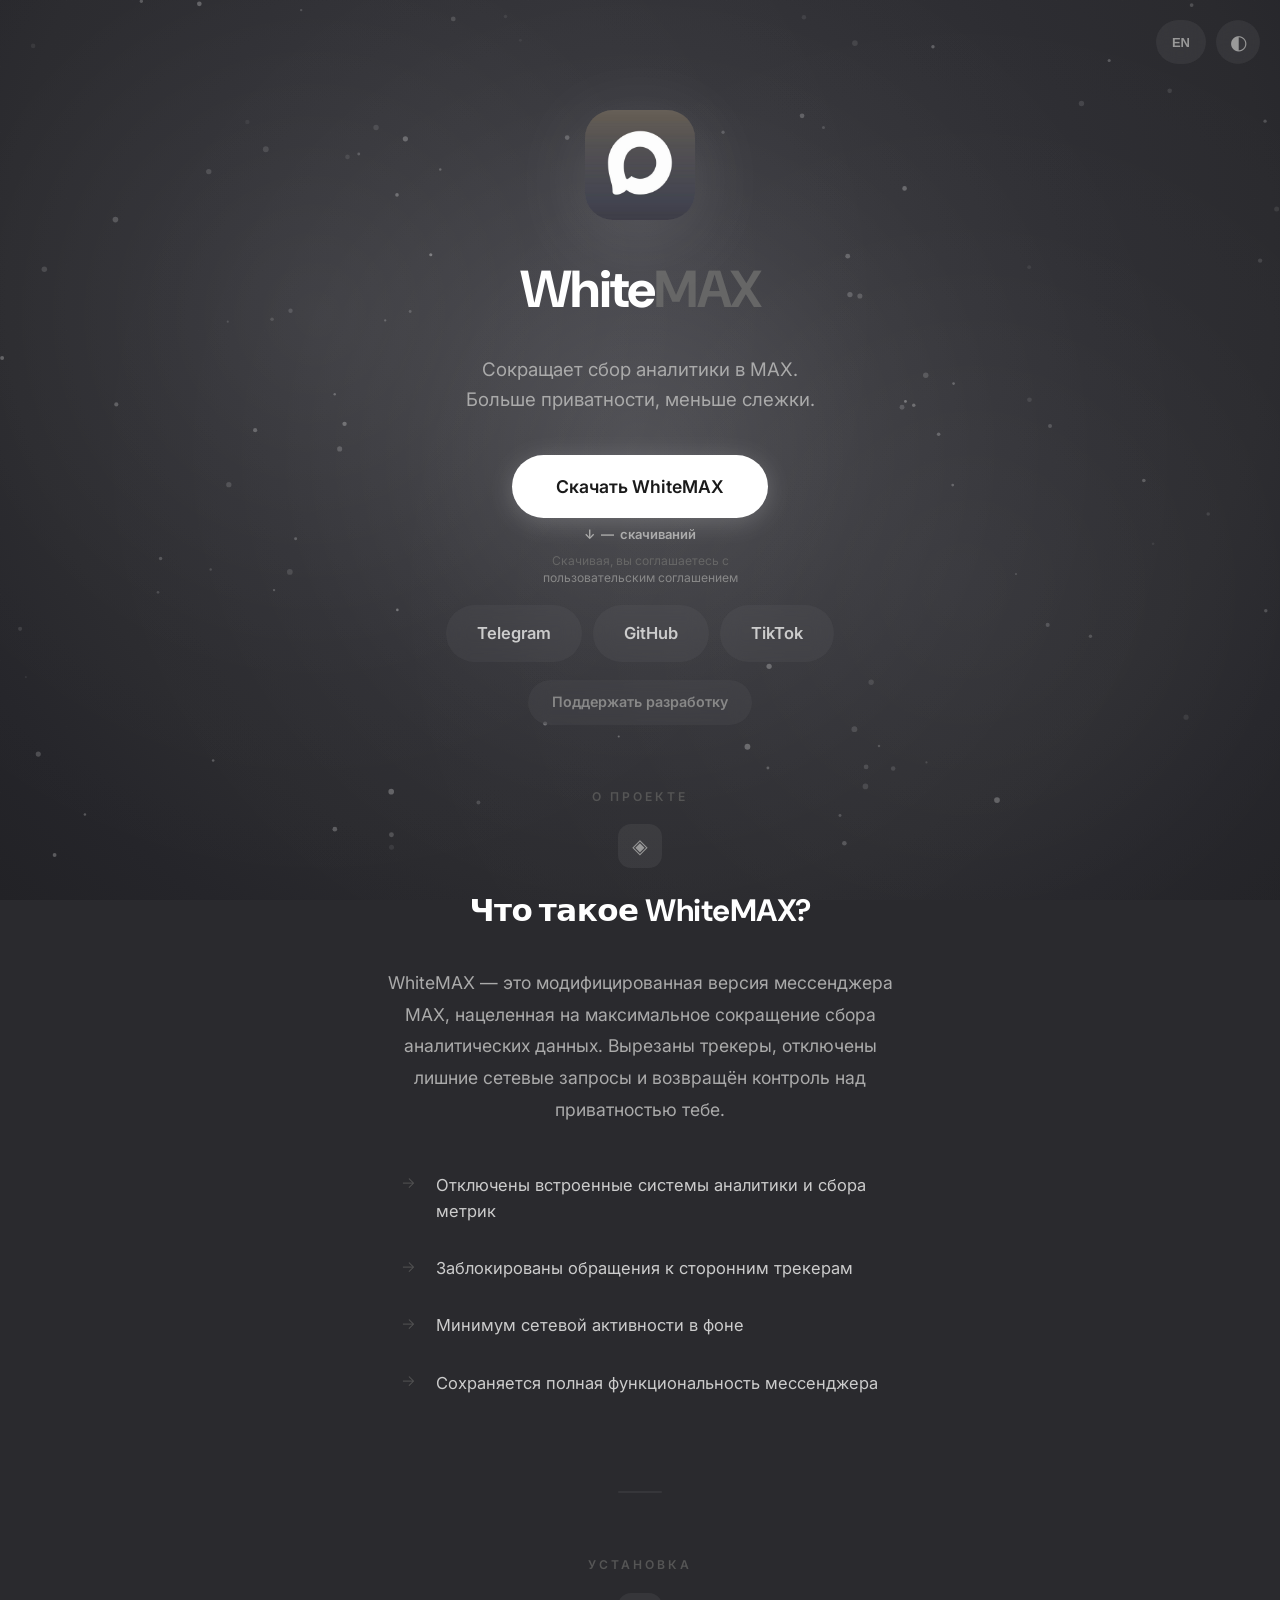
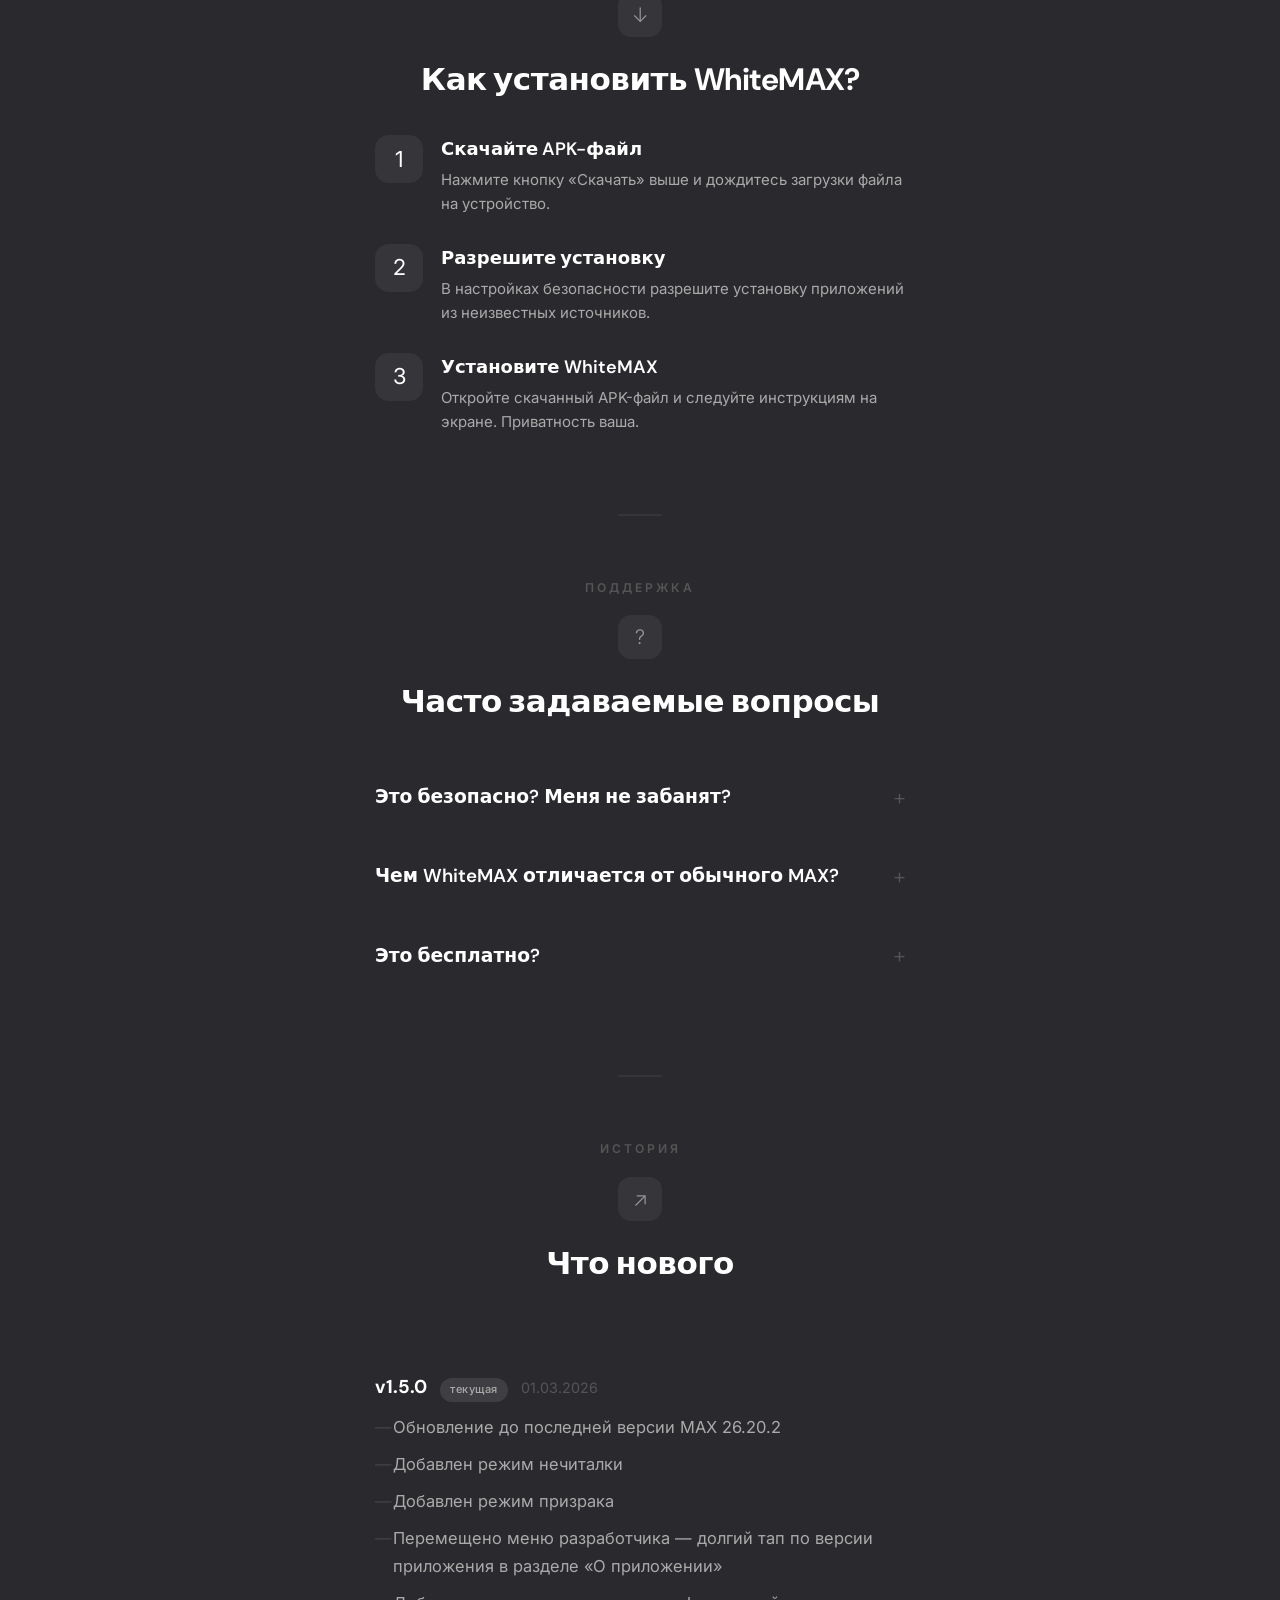
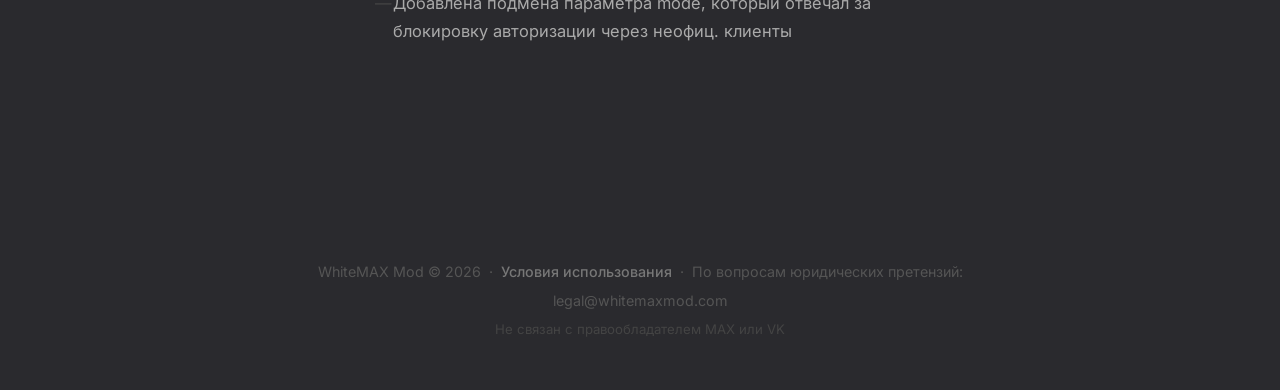
==== index.html @ ad9cee1e "Загрузил из бегета" ====
<!DOCTYPE html>
<html lang="ru">
<head>
    <meta charset="UTF-8">
    <meta name="viewport" content="width=device-width, initial-scale=1.0">
    <title>WhiteMAX — мод на MAX</title>
    <link rel="icon" type="image/png" href="images/favicon.png">
    <link rel="apple-touch-icon" href="images/favicon.png">

    <meta property="og:title" content="WhiteMAX — мод на MAX">
    <meta property="og:description" content="Сокращение сбора аналитики в MAX. Больше приватности, меньше слежки.">
    <meta property="og:image" content="images/og-image.png">
    <meta property="og:url" content="https://whitemax.app">
    <meta property="og:type" content="website">
    <meta name="twitter:card" content="summary_large_image">
    <meta name="twitter:title" content="WhiteMAX — мод на MAX">
    <meta name="twitter:description" content="Сокращение сбора аналитики в MAX. Больше приватности.">
    <meta name="twitter:image" content="images/og-image.png">

    <link rel="preconnect" href="https://fonts.googleapis.com">
    <link rel="preconnect" href="https://fonts.gstatic.com" crossorigin>
    <link href="https://fonts.googleapis.com/css2?family=DM+Sans:wght@500;600;700;800&family=Inter:wght@400;500;600;700;800&display=swap" rel="stylesheet">
    <link rel="stylesheet" href="style.css">
</head>
<body>

    <button class="lang-toggle" id="lang-toggle" aria-label="Сменить язык">EN</button>
    <button class="theme-toggle" id="theme-toggle" aria-label="Переключить тему" title="Сменить тему">◐</button>
    <button class="scroll-top-btn" id="scroll-top-btn" aria-label="Наверх" title="Наверх">↑</button>

    <div class="toast-container">
        <div class="toast" id="toast">↓ Инструкция по установке</div>
    </div>

    <div class="gradient-bg" id="gradient-bg"></div>
    <div class="grid-overlay"></div>
    <canvas id="particles-canvas"></canvas>
    <div class="particles-css" id="particles-css" aria-hidden="true"></div>

    <div class="container" id="main-content">

        <header>
            <div class="logo">
                <div class="logo-icon-wrapper">
                    <div class="logo-icon-fallback">W</div>
                    <img src="images/icon.png" alt="WhiteMAX" class="logo-icon" onerror="this.style.display='none'">
                </div>
                <h1 class="logo-text">White<span>MAX</span></h1>
            </div>
            <p class="tagline" data-ru="Сокращает сбор аналитики в MAX.<br>Больше приватности, меньше слежки." data-en="Reduces analytics collection in MAX.<br>More privacy, less tracking.">Сокращает сбор аналитики в MAX.<br>Больше приватности, меньше слежки.</p>
            <div class="actions">
                <div class="download-wrapper">
                    <a id="download-btn" href="https://github.com/WhiteMAX-Mod/whitemaxmod/releases/latest/download/whitemax.apk" class="btn btn-primary" download data-ru="Скачать WhiteMAX" data-en="Download WhiteMAX">Скачать WhiteMAX</a>
                    <div class="download-count">
                        <span>↓</span> <span id="download-count-value">...</span> <span data-ru="скачиваний" data-en="downloads">скачиваний</span>
                    </div>
                    <p class="agreement-text">
                        <span data-ru="Скачивая, вы соглашаетесь с" data-en="By downloading, you agree to the">Скачивая, вы соглашаетесь с</span> <a href="https://telegra.ph/terms-of-service-whitemax-03-01" target="_blank" rel="noopener" data-ru="пользовательским соглашением" data-en="terms of service">пользовательским соглашением</a>
                    </p>
                    <div class="download-warning" id="download-warning">
                        <span data-ru="Продолжая установку, вы принимаете на себя все риски." data-en="By continuing the installation, you accept all risks.">Продолжая установку, вы принимаете на себя все риски.</span><br><span data-ru="В редких случаях модификация может привести к блокировке аккаунта." data-en="In rare cases, modification may lead to account suspension.">В редких случаях модификация может привести к блокировке аккаунта.</span>
                    </div>
                </div>
                <div class="actions-row">
                    <a href="https://t.me/whitemaxmod" class="btn" target="_blank" rel="noopener">Telegram</a>
                    <a href="https://github.com/WhiteMAX-Mod/whitemaxmod" class="btn" target="_blank" rel="noopener">GitHub</a>
                    <a href="https://www.tiktok.com/@whitemaxmod" class="btn" target="_blank" rel="noopener">TikTok</a>
                </div>
                <a href="https://www.donationalerts.com/r/9ka" class="btn btn-support" target="_blank" rel="noopener" data-ru="Поддержать разработку" data-en="Support development">Поддержать разработку</a>
            </div>
        </header>

        <section id="about-section">
            <p class="section-label" data-ru="О проекте" data-en="About">О проекте</p>
            <div class="section-icon">◈</div>
            <h2 class="section-title" data-ru="Что такое WhiteMAX?" data-en="What is WhiteMAX?">Что такое WhiteMAX?</h2>
            <div id="about-content"></div>
        </section>

        <div class="divider"></div>

        <section id="install-section">
            <p class="section-label" data-ru="Установка" data-en="Installation">Установка</p>
            <div class="section-icon">↓</div>
            <h2 class="section-title" data-ru="Как установить WhiteMAX?" data-en="How to install WhiteMAX?">Как установить WhiteMAX?</h2>
            <div class="install-steps">
                <div class="install-step">
                    <div class="install-step-icon">1</div>
                    <div>
                        <h4 data-ru="Скачайте APK-файл" data-en="Download the APK">Скачайте APK-файл</h4>
                        <p data-ru="Нажмите кнопку «Скачать» выше и дождитесь загрузки файла на устройство." data-en="Tap the «Download» button above and wait for the file to finish downloading.">Нажмите кнопку «Скачать» выше и дождитесь загрузки файла на устройство.</p>
                    </div>
                </div>
                <div class="install-step">
                    <div class="install-step-icon">2</div>
                    <div>
                        <h4 data-ru="Разрешите установку" data-en="Allow installation">Разрешите установку</h4>
                        <p data-ru="В настройках безопасности разрешите установку приложений из неизвестных источников." data-en="In your security settings, allow installation from unknown sources.">В настройках безопасности разрешите установку приложений из неизвестных источников.</p>
                    </div>
                </div>
                <div class="install-step">
                    <div class="install-step-icon">3</div>
                    <div>
                        <h4 data-ru="Установите WhiteMAX" data-en="Install WhiteMAX">Установите WhiteMAX</h4>
                        <p data-ru="Откройте скачанный APK-файл и следуйте инструкциям на экране. Приватность ваша." data-en="Open the downloaded APK file and follow the on-screen instructions. Privacy is yours.">Откройте скачанный APK-файл и следуйте инструкциям на экране. Приватность ваша.</p>
                    </div>
                </div>
            </div>
        </section>

        <div class="divider"></div>

        <section id="faq-section">
            <p class="section-label" data-ru="Поддержка" data-en="Support">Поддержка</p>
            <div class="section-icon">?</div>
            <h2 class="section-title" data-ru="Часто задаваемые вопросы" data-en="Frequently Asked Questions">Часто задаваемые вопросы</h2>
            <div id="faq-content"></div>
        </section>

        <div class="divider"></div>

        <section id="changelog-section">
            <p class="section-label" id="changelog-label">История</p>
            <div class="section-icon">↗</div>
            <h2 class="section-title" id="changelog-title">Что нового</h2>
            <div id="changelog-content" class="loader"><div class="loader-spin"></div></div>
        </section>

        <footer>
            <p>
                WhiteMAX Mod &copy; 2026 &nbsp;&middot;&nbsp;
                <a href="https://telegra.ph/terms-of-service-whitemax-03-01" target="_blank" rel="noopener" data-ru="Условия использования" data-en="Terms of Service">Условия использования</a>
                &nbsp;&middot;&nbsp;
                <span data-ru="По вопросам юридических претензий: legal@whitemaxmod.com" data-en="For legal claims: legal@whitemaxmod.com">По вопросам юридических претензий: legal@whitemaxmod.com</span>
            </p>
            <p class="disclaimer" data-ru="Не связан с правообладателем MAX или VK" data-en="Not affiliated with MAX or VK">Не связан с правообладателем MAX или VK</p>
        </footer>

    </div>

    <script src="script.js"></script>
</body>
</html>
---- style.css ----
*{margin:0;padding:0;box-sizing:border-box}html{scroll-behavior:smooth}
body{
    font-family:'Inter',system-ui,-apple-system,sans-serif;
    color:#fff;line-height:1.6;-webkit-font-smoothing:antialiased;
    min-height:100vh;background:#2a2a2e;text-align:center;
    overflow-x:hidden;position:relative;
    font-size:17.6px;
    scrollbar-width:thin;scrollbar-color:rgba(255,255,255,.15) transparent;
    transition:background .8s cubic-bezier(.4,0,.2,1),color .8s cubic-bezier(.4,0,.2,1);
}

/* Заголовки */
.logo-text,.section-title,.faq-question,.changelog-version,.install-step h4,.page-404 h2,.page-404 .code{
    font-family:'DM Sans',system-ui,-apple-system,sans-serif;
}

/* ===== СВЕТЛАЯ ТЕМА ===== */
body.light{
    background:#f2f2f5;color:#1a1a1a;
    scrollbar-color:rgba(0,0,0,.15) transparent;
}
body.light .gradient-bg{
    background:radial-gradient(ellipse at 50% 30%,#d8d8e0 0%,#dddde4 25%,#e2e2e8 50%,#e8e8ec 70%,#eeeef2 85%,#f2f2f5 100%);
}
body.light .gradient-bg::after{
    background:radial-gradient(600px circle at 25% 35%,rgba(0,0,0,.05) 0%,rgba(0,0,0,.025) 30%,rgba(0,0,0,.008) 60%,transparent 100%),
               radial-gradient(600px circle at 75% 65%,rgba(0,0,0,.035) 0%,rgba(0,0,0,.018) 30%,rgba(0,0,0,.006) 60%,transparent 100%);
}
body.light .grid-overlay{
    background-image:linear-gradient(rgba(0,0,0,.05) 1px,transparent 1px),linear-gradient(90deg,rgba(0,0,0,.05) 1px,transparent 1px);
    opacity:.25;
}
body.light .particle-dot{background:#000}
body.light .loader-spin{border-color:rgba(0,0,0,.1);border-top-color:#1a1a1a}
body.light .logo-text{color:#1a1a1a}
body.light .logo-text span{color:#777}
body.light .logo-icon-fallback{background:rgba(0,0,0,.05);color:#1a1a1a;border:1px solid rgba(0,0,0,.12)}
body.light .tagline,.light .description-text,.light .faq-answer,.light .changelog-changes li,.light .install-step p{color:#555}
body.light .section-label{color:#888}
body.light .section-title,.light .faq-question,.light .changelog-version,.light .install-step h4{color:#1a1a1a}
body.light .feature-list li{color:#444}
body.light .changelog-date{color:#999}
body.light .changelog-changes li::before{color:#aaa}
body.light .install-step-icon{background:rgba(0,0,0,.05);color:#1a1a1a}
body.light .toast{background:#f0f0f3;color:#1a1a1a;box-shadow:0 8px 30px rgba(0,0,0,.15)}
body.light .btn{background:rgba(0,0,0,.05);color:#555}
body.light .btn:hover{background:rgba(0,0,0,.1);color:#1a1a1a;box-shadow:0 4px 16px rgba(0,0,0,.08)}
body.light .btn-primary{background:#1a1a1a;color:#fff;box-shadow:0 4px 26px rgba(0,0,0,.2)}
body.light .btn-primary:hover{background:#333;box-shadow:0 8px 38px rgba(0,0,0,.3)}
body.light .btn-support{color:#888}
body.light .btn-support:hover{color:#555}
body.light .agreement-text,.light .agreement-text a{color:#999}
body.light .agreement-text a:hover{color:#555}
body.light .download-warning{color:#7a6a30}
body.light .section-icon{background:rgba(0,0,0,.05);color:#888}
body.light .divider{background:rgba(0,0,0,.08)}
body.light footer,.light footer a{color:#999}
body.light footer a:hover{color:#1a1a1a}
body.light footer .disclaimer{color:#aaa}
body.light .faq-question::after,.light .feature-list li::before{color:#aaa}
body.light .scroll-top-btn{background:rgba(0,0,0,.06);color:#666}
body.light .scroll-top-btn:hover{background:rgba(0,0,0,.12);color:#1a1a1a}
body.light .theme-toggle{background:rgba(0,0,0,.06);color:#666}
body.light .theme-toggle:hover{background:rgba(0,0,0,.12);color:#1a1a1a}
body.light .page-404 h2{color:#1a1a1a}
body.light .page-404 p{color:#888}
body.light .lang-toggle{background:rgba(0,0,0,.06);color:#666}
body.light .lang-toggle:hover{background:rgba(0,0,0,.12);color:#1a1a1a}

/* Плавные переходы */
.gradient-bg,.gradient-bg::after,.grid-overlay,.particle-dot,
.logo-text,.logo-text span,.logo-icon-fallback,.tagline,
.btn,.btn-primary,.btn-support,.agreement-text,.agreement-text a,.download-warning,
.section-label,.section-title,.section-icon,.description-text,
.feature-list li,.feature-list li::before,.faq-question,.faq-question::after,
.faq-answer,.changelog-version,.changelog-date,.changelog-changes li,.changelog-changes li::before,
.divider,.loader-spin,footer,footer a,footer .disclaimer,
.scroll-top-btn,.theme-toggle,.lang-toggle,.install-step h4,.install-step p,.install-step-icon,.toast{
    transition:all .8s cubic-bezier(.4,0,.2,1);
}

/* Скроллбар */
::-webkit-scrollbar{width:6px}
::-webkit-scrollbar-track{background:transparent}
::-webkit-scrollbar-thumb{background:rgba(255,255,255,.12);border-radius:3px;transition:background .3s ease}
::-webkit-scrollbar-thumb:hover{background:rgba(255,255,255,.25)}

/* Фон */
.gradient-bg,.grid-overlay,#particles-canvas,.particles-css{position:fixed;inset:0;z-index:0;pointer-events:none}
.gradient-bg{
    background:radial-gradient(ellipse at 50% 30%,#3a3a40 0%,#333338 25%,#2d2d32 50%,#2a2a2e 70%,#25252a 85%,#222226 100%);
}
.gradient-bg::after{
    content:'';position:absolute;inset:0;
    background:radial-gradient(600px circle at 25% 35%,rgba(255,255,255,.07) 0%,rgba(255,255,255,.04) 30%,rgba(255,255,255,.01) 60%,transparent 100%),
               radial-gradient(600px circle at 75% 65%,rgba(255,255,255,.05) 0%,rgba(255,255,255,.03) 30%,rgba(255,255,255,.01) 60%,transparent 100%);
    animation:floatGlow 10s ease-in-out infinite;
}
@keyframes floatGlow{0%,100%{opacity:.4}50%{opacity:1}}
.grid-overlay{
    opacity:.2;
    background-image:linear-gradient(rgba(255,255,255,.03) 1px,transparent 1px),linear-gradient(90deg,rgba(255,255,255,.03) 1px,transparent 1px);
    background-size:66px 66px;
}

/* CSS-частицы */
.particles-css{display:none}
.particle-dot{position:absolute;border-radius:50%;background:#fff;opacity:0;animation:floatUp var(--dur,8s) var(--delay,0s) infinite ease-in}
@keyframes floatUp{0%{opacity:0;transform:translateY(0) translateX(0)}10%{opacity:var(--op,.15)}90%{opacity:var(--op,.15)}100%{opacity:0;transform:translateY(-100vh) translateX(var(--drift,20px))}}

/* Тост */
.toast-container{position:fixed;bottom:30px;left:50%;transform:translateX(-50%);z-index:200;pointer-events:none}
.toast{
    background:rgba(255,255,255,.95);color:#1a1a1a;
    padding:14px 24px;border-radius:50px;
    font-size:14px;font-weight:500;
    box-shadow:0 8px 30px rgba(0,0,0,.4);
    cursor:pointer;pointer-events:auto;
    opacity:0;transform:translateY(20px);
    transition:all .35s cubic-bezier(.4,0,.2,1);
    white-space:nowrap;
}
.toast.visible{opacity:1;transform:translateY(0)}
.toast:hover{background:#fff}

/* Управление */
.lang-toggle{
    position:fixed;top:20px;right:74px;z-index:100;
    height:44px;padding:0 16px;border-radius:50px;
    background:rgba(255,255,255,.06);color:#999;
    border:none;cursor:pointer;font-size:13px;font-weight:600;
    display:flex;align-items:center;gap:6px;
    backdrop-filter:blur(10px);-webkit-backdrop-filter:blur(10px);
}
.lang-toggle:hover{background:rgba(255,255,255,.12);color:#fff}
.theme-toggle{
    position:fixed;top:20px;right:20px;z-index:100;
    width:44px;height:44px;border-radius:50%;
    background:rgba(255,255,255,.06);color:#999;
    border:none;cursor:pointer;font-size:20px;
    display:flex;align-items:center;justify-content:center;
    backdrop-filter:blur(10px);-webkit-backdrop-filter:blur(10px);
}
.theme-toggle:hover{background:rgba(255,255,255,.12);color:#fff}
.scroll-top-btn{
    position:fixed;bottom:30px;right:30px;z-index:100;
    width:44px;height:44px;border-radius:50%;
    background:rgba(255,255,255,.06);color:#999;
    border:none;cursor:pointer;font-size:20px;
    display:flex;align-items:center;justify-content:center;
    backdrop-filter:blur(10px);-webkit-backdrop-filter:blur(10px);
    opacity:0;transform:translateY(20px);pointer-events:none;
    transition:all .3s ease,opacity .3s ease,transform .3s ease;
}
.scroll-top-btn.visible{opacity:1;transform:translateY(0);pointer-events:auto}
.scroll-top-btn:hover{background:rgba(255,255,255,.12);color:#fff}

/* Контейнер */
.container{position:relative;z-index:1;max-width:770px;margin:0 auto;padding:0 28px}
header{padding:110px 0 62px}
.logo{display:flex;flex-direction:column;align-items:center;gap:28px;margin-bottom:24px}
.logo-icon-wrapper{position:relative;width:110px;height:110px;margin:0 auto;filter:drop-shadow(0 16px 40px rgba(255,255,255,.12))}
body.light .logo-icon-wrapper{filter:drop-shadow(0 16px 40px rgba(0,0,0,.08))}
.logo-icon-fallback,.logo-icon{position:absolute;inset:0;width:110px;height:110px;border-radius:28px}
.logo-icon-fallback{background:rgba(255,255,255,.06);display:flex;align-items:center;justify-content:center;font-size:52px;font-weight:700;color:#fff;z-index:0;backdrop-filter:blur(10px);-webkit-backdrop-filter:blur(10px)}
.logo-icon{z-index:1;object-fit:contain}
.logo-text{font-size:52px;font-weight:800;letter-spacing:-1.5px;color:#fff}
.logo-text span{color:#666;font-weight:700}
.tagline{color:#aaa;font-size:18.7px;margin:0 auto;max-width:440px}

/* Кнопки */
.actions{display:flex;flex-direction:column;align-items:center;gap:18px;margin-top:40px}
.actions-row{display:flex;flex-wrap:wrap;gap:11px;justify-content:center}
.download-wrapper{display:flex;flex-direction:column;align-items:center;width:100%}
.download-count{font-size:13px;color:#888;margin-top:6px;display:flex;align-items:center;gap:6px;justify-content:center}
.download-count span{color:#aaa;font-weight:600}
.btn{
    display:inline-flex;align-items:center;justify-content:center;gap:9px;
    padding:15.4px 31px;border-radius:50px;font-size:16.5px;font-weight:600;
    text-decoration:none;transition:all .8s cubic-bezier(.4,0,.2,1);cursor:pointer;border:none;font-family:inherit;
    background:rgba(255,255,255,.04);color:#ccc;
    backdrop-filter:blur(10px);-webkit-backdrop-filter:blur(10px);
}
.btn:hover{background:rgba(255,255,255,.1);color:#fff;transform:translateY(-2px);box-shadow:0 4px 16px rgba(255,255,255,.06)}
.btn-primary{background:#fff;color:#1a1a1a;box-shadow:0 4px 26px rgba(255,255,255,.2);padding:17.6px 44px;font-size:17.6px;white-space:nowrap}
.btn-primary:hover{background:#f0f0f0;color:#1a1a1a;box-shadow:0 8px 38px rgba(255,255,255,.35);transform:translateY(-3px)}
.btn-support{color:#888;font-size:14.3px;padding:11px 24px}
.btn-support:hover{color:#aaa;transform:translateY(-1px)}
.agreement-text{color:#666;font-size:12.1px;margin-top:8px;line-height:1.4;max-width:340px;text-wrap:balance}
.agreement-text a{color:#888;text-decoration:none}
.agreement-text a:hover{color:#bbb}
.download-warning{
    color:#b0a080;font-size:14.3px;line-height:1.6;text-align:center;max-width:440px;
    max-height:0;overflow:hidden;opacity:0;margin-top:0;
    transition:all .5s cubic-bezier(.4,0,.2,1);
}
.download-warning.visible{max-height:200px;opacity:1;margin-top:14px}

/* Секции */
section{margin-bottom:80px}
.section-label{font-size:12.1px;font-weight:600;text-transform:uppercase;letter-spacing:3px;color:#555;margin-bottom:18px}
.section-title{font-size:31px;font-weight:700;margin-bottom:31px;color:#fff;letter-spacing:-.5px}
.section-icon{display:inline-block;width:44px;height:44px;margin-bottom:18px;background:rgba(255,255,255,.06);border-radius:13px;line-height:44px;font-size:20px;font-weight:300;color:#999}
.description-text{color:#aaa;font-size:17.6px;margin:0 auto 31px;line-height:1.8;max-width:530px}
.feature-list{list-style:none;display:grid;gap:0;max-width:485px;margin:0 auto;text-align:left}
.feature-list li{display:flex;align-items:flex-start;gap:16px;font-size:16.5px;color:#ccc;padding:15.4px 0}
.feature-list li::before{content:"→";display:flex;align-items:center;justify-content:center;min-width:22px;height:22px;color:#555;font-weight:300;font-size:15.4px;flex-shrink:0;margin-top:1px}
.faq-list,.changelog-list{display:grid;gap:0;max-width:530px;margin:0 auto;text-align:left}
.changelog-list{gap:31px}.faq-item{padding:22px 0}

/* Инструкция */
.install-steps{display:grid;gap:28px;max-width:530px;margin:0 auto;text-align:left}
.install-step{display:flex;gap:18px;align-items:flex-start}
.install-step-icon{
    width:48px;height:48px;border-radius:14px;
    background:rgba(255,255,255,.06);color:#fff;
    display:flex;align-items:center;justify-content:center;
    font-size:22px;flex-shrink:0;
}
.install-step h4{font-size:18px;font-weight:600;color:#fff;margin-bottom:4px}
.install-step p{font-size:15px;color:#aaa;line-height:1.6}

/* FAQ */
.faq-answer{color:#aaa;font-size:16.5px;margin-top:0;line-height:1.8;max-height:0;overflow:hidden;opacity:0;transition:all .4s cubic-bezier(.4,0,.2,1)}
.faq-item.open .faq-answer{max-height:500px;opacity:1;margin-top:13px}
.faq-question{font-weight:600;font-size:18.7px;cursor:pointer;display:flex;justify-content:space-between;align-items:center;user-select:none;gap:18px;color:#fff}
.faq-question:hover{color:#ccc}
.faq-question::after{content:"+";font-size:22px;color:#555;flex-shrink:0;transition:all .35s ease;font-weight:300}
.faq-item.open .faq-question::after{content:"−";transform:rotate(180deg);color:#fff}

/* Чейнджлог */
.changelog-header{margin-bottom:11px;display:flex;align-items:baseline;gap:13px}
.changelog-version{font-weight:700;font-size:18.7px;color:#fff}
.current-badge{display:inline-block;background:rgba(255,255,255,.1);color:#aaa;padding:3px 10px;border-radius:12px;font-size:11px;font-weight:500;letter-spacing:.5px}
body.light .current-badge{background:rgba(0,0,0,.06);color:#888}
.changelog-date{font-size:14.3px;color:#555}
.changelog-changes{list-style:none;display:grid;gap:9px}
.changelog-changes li{font-size:16.5px;color:#aaa;padding-left:18px;position:relative;line-height:1.7}
.changelog-changes li::before{content:"—";position:absolute;left:0;color:#444}
.divider{width:44px;height:2px;background:rgba(255,255,255,.06);border-radius:1px;margin:0 auto 62px}
.loader{padding:53px;color:#aaa}
.loader-spin{display:inline-block;width:26px;height:26px;border:2px solid rgba(255,255,255,.1);border-top-color:#fff;border-radius:50%;animation:spin .7s linear infinite}
@keyframes spin{to{transform:rotate(360deg)}}

/* 404 */
.page-404{display:flex;flex-direction:column;align-items:center;justify-content:center;min-height:80vh;text-align:center;padding:40px 20px}
.page-404 .code{font-size:120px;font-weight:800;letter-spacing:-4px;color:rgba(255,255,255,.1);line-height:1}
body.light .page-404 .code{color:rgba(0,0,0,.08)}
.page-404 h2{font-size:28px;margin:16px 0 8px;color:#fff}
.page-404 p{color:#888;margin-bottom:24px}

/* Подвал */
footer{padding:80px 0 48px;color:#555;font-size:14.3px;line-height:2}
footer a{color:#777;text-decoration:none;font-weight:500}
footer a:hover{color:#fff}
footer .disclaimer{color:#444;font-size:13.2px}

/* ===== АДАПТИВ ===== */
@media(max-width:600px){
    body{font-size:16px}
    .container{max-width:100%;padding:0 20px}
    header{padding:72px 0 44px}
    .logo{gap:18px;margin-bottom:18px}
    .logo-icon,.logo-icon-fallback,.logo-icon-wrapper{width:72px;height:72px;border-radius:22px}
    .logo-icon-fallback{font-size:34px}
    .logo-text{font-size:34px}
    .tagline{font-size:15px;max-width:300px}
    .actions{margin-top:32px;gap:14px}
    .actions-row{gap:8px}
    .btn{padding:13px 24px;font-size:15px}
    .btn-primary{padding:16px 36px;font-size:17px}
    .btn-support{font-size:13px;padding:10px 20px}
    .agreement-text{max-width:280px;font-size:11px;margin-top:6px}
    .download-warning{max-width:300px;font-size:12px;line-height:1.5}
    .download-warning.visible{max-height:200px}
    section{margin-bottom:56px}
    .section-title{font-size:26px;margin-bottom:24px}
    .section-label{margin-bottom:14px}
    .section-icon{width:38px;height:38px;margin-bottom:14px;font-size:18px;line-height:38px}
    .description-text{font-size:15px;max-width:100%;margin-bottom:24px}
    .feature-list,.faq-list,.changelog-list{max-width:100%}
    .feature-list li{font-size:14px;padding:12px 0;gap:12px}
    .feature-list li::before{min-width:20px;height:20px;font-size:13px}
    .faq-item{padding:18px 0}
    .faq-question{font-size:16px;gap:12px}
    .faq-question::after{font-size:20px}
    .faq-answer{font-size:14px}
    .faq-item.open .faq-answer{margin-top:10px}
    .changelog-list{gap:24px}
    .changelog-version{font-size:16px}
    .changelog-date{font-size:12px}
    .changelog-changes li{font-size:14px}
    .install-steps{gap:20px}
    .install-step h4{font-size:16px}
    .install-step p{font-size:13px}
    .install-step-icon{width:40px;height:40px;font-size:18px}
    .divider{margin-bottom:48px}
    footer{padding:56px 0 36px;font-size:13px}
    footer .disclaimer{font-size:11px}
    .lang-toggle{top:14px;right:60px;height:38px;font-size:11px;padding:0 12px}
    .theme-toggle{top:14px;right:14px;width:38px;height:38px;font-size:18px}
    .scroll-top-btn{bottom:20px;right:20px;width:38px;height:38px;font-size:18px}
    .page-404 .code{font-size:80px}
    .toast{font-size:13px;padding:12px 20px}
    .toast-container{bottom:20px}
}
@media(max-width:380px){
    header{padding:60px 0 36px}
    .logo-icon,.logo-icon-fallback,.logo-icon-wrapper{width:64px;height:64px;border-radius:18px}
    .logo-icon-fallback{font-size:30px}
    .logo-text{font-size:30px}
    .tagline{font-size:14px;max-width:260px}
    .btn{padding:11px 20px;font-size:14px}
    .btn-primary{padding:14px 30px;font-size:16px}
    .actions-row{gap:6px}
    .agreement-text{max-width:240px;font-size:10px}
    .download-warning{max-width:260px;font-size:11px}
    .section-title{font-size:24px}
    section{margin-bottom:44px}
    .faq-question{font-size:15px}
}
@media(hover:none) and (pointer:coarse){
    .btn{min-height:48px;padding-left:28px;padding-right:28px}
    .btn-primary{min-height:52px;padding-left:36px;padding-right:36px}
    .faq-question{min-height:48px}
    footer a{padding:4px 0;display:inline-block}
    .gradient-bg::before{display:none!important}
    #particles-canvas{display:none}
    .particles-css{display:block}
}
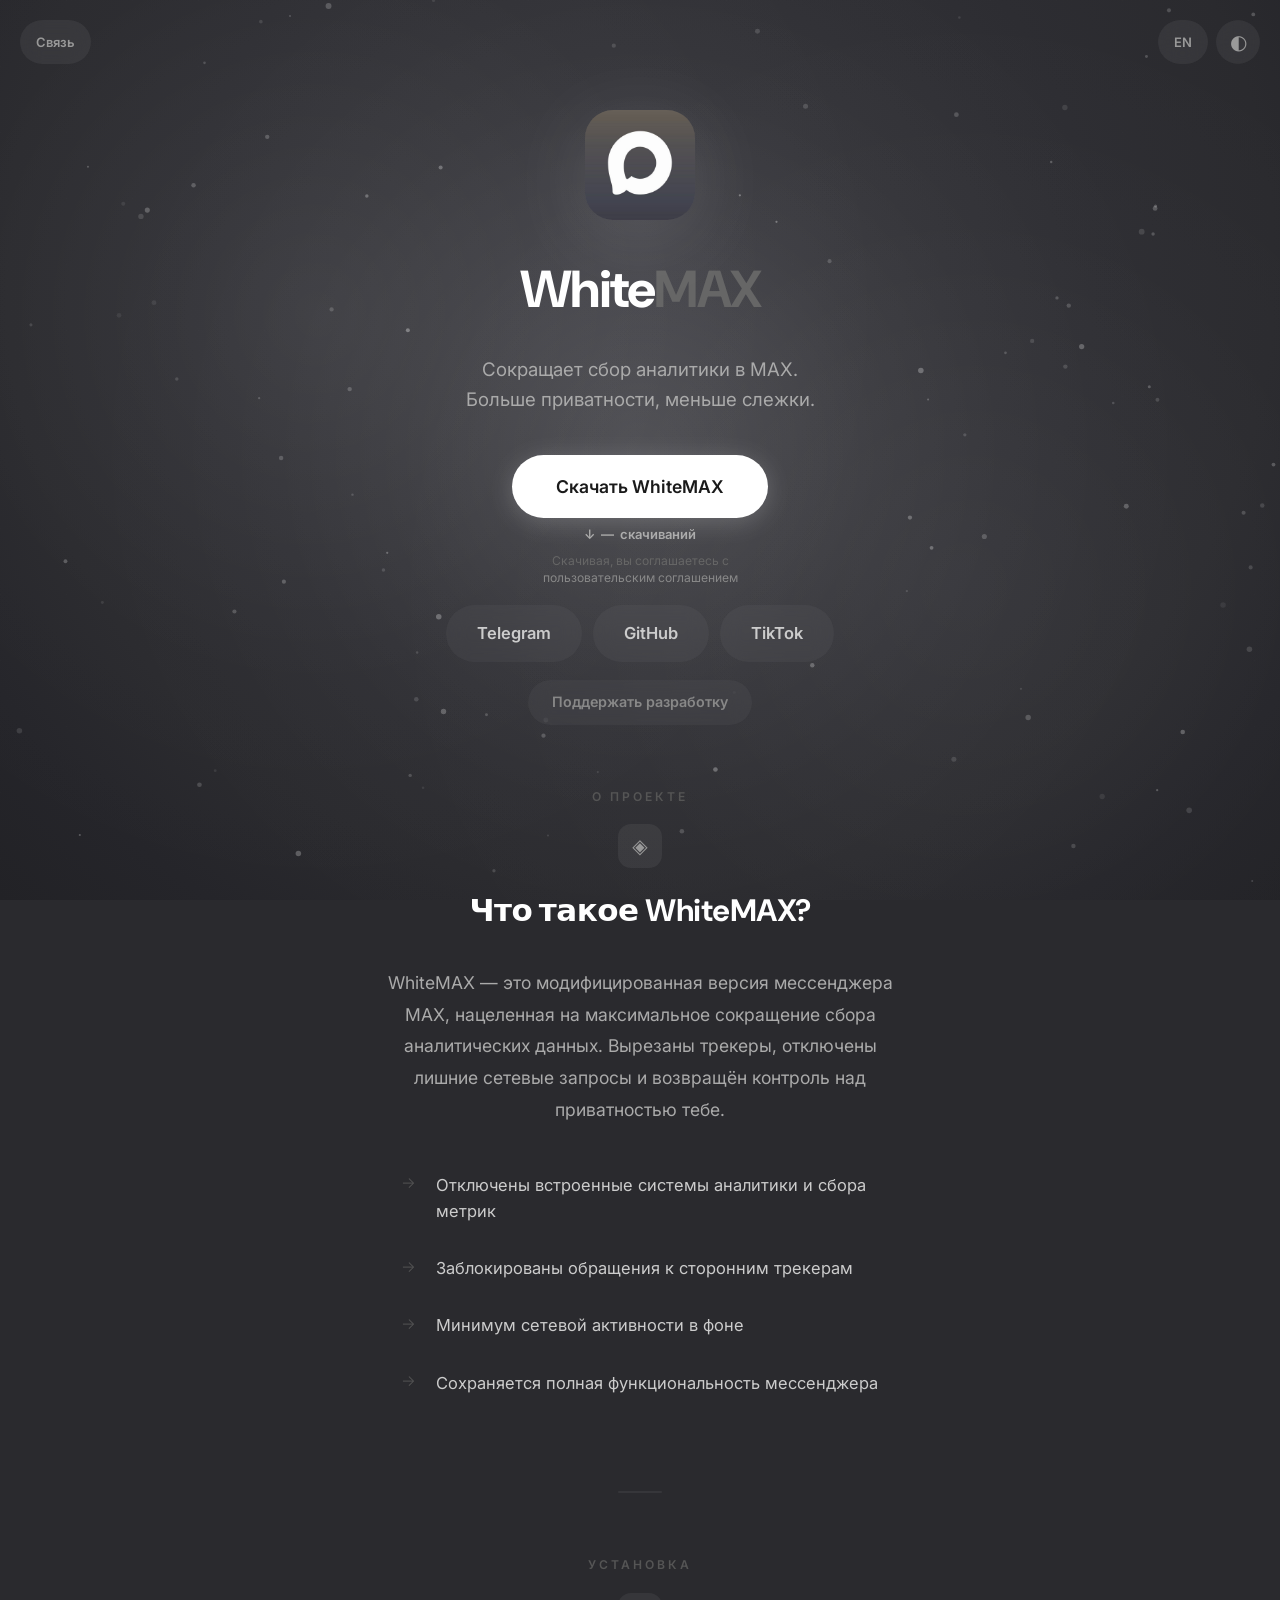
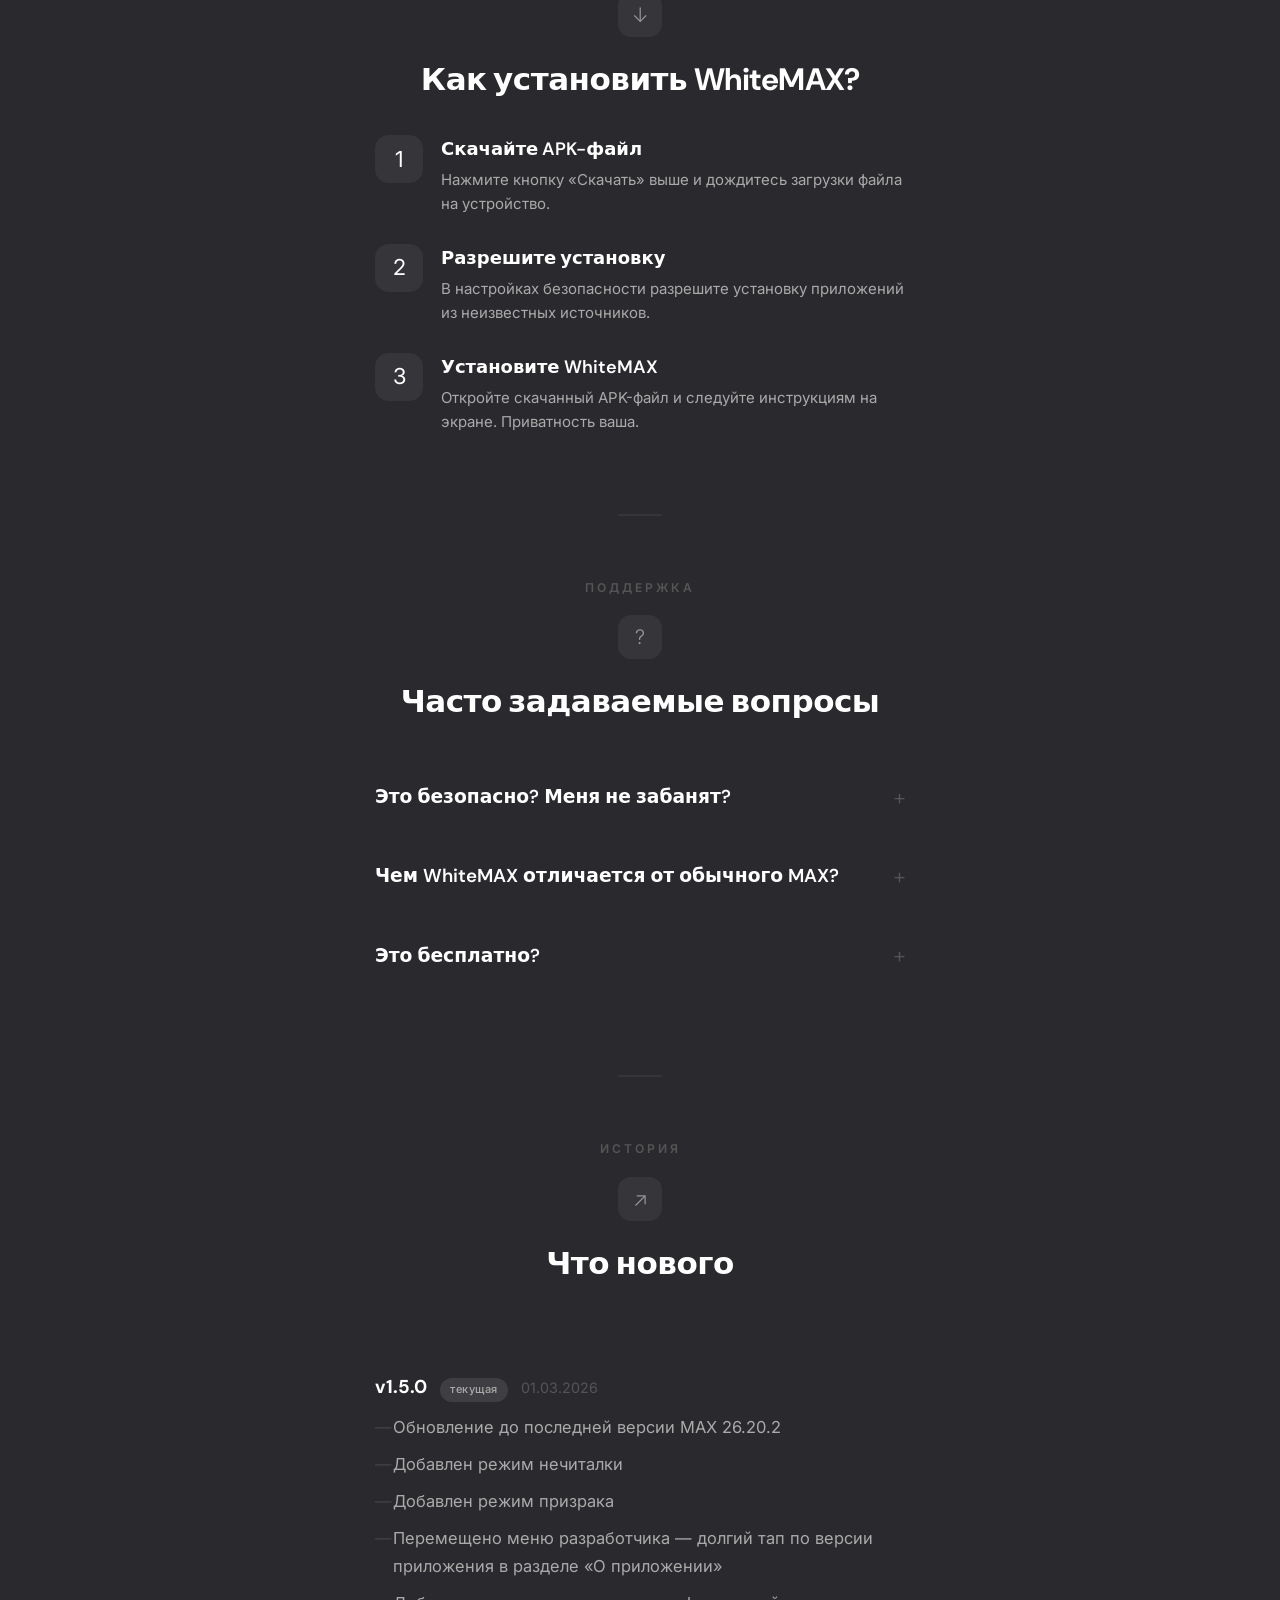
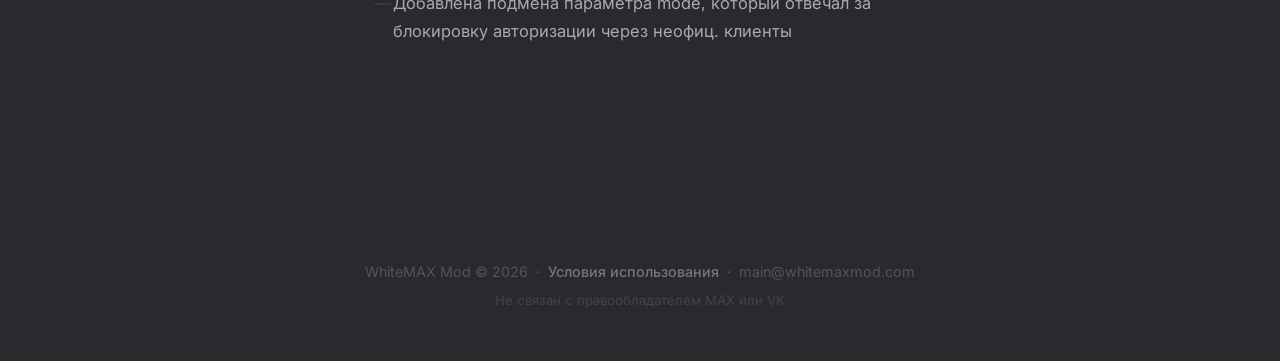
==== commit b83a7ab4: "Изменения (хз какие)" ====
--- a/index.html
+++ b/index.html
@@ -6,15 +6,16 @@
     <title>WhiteMAX — мод на MAX</title>
     <link rel="icon" type="image/png" href="images/favicon.png">
     <link rel="apple-touch-icon" href="images/favicon.png">
+    <meta name="description" content="WhiteMAX — модифицированная версия мессенджера MAX. Сокращает сбор аналитики. Больше приватности, меньше слежки.">
 
     <meta property="og:title" content="WhiteMAX — мод на MAX">
-    <meta property="og:description" content="Сокращение сбора аналитики в MAX. Больше приватности, меньше слежки.">
+    <meta property="og:description" content="Сокращает сбор аналитики в MAX. Больше приватности, меньше слежки.">
     <meta property="og:image" content="images/og-image.png">
-    <meta property="og:url" content="https://whitemax.app">
+    <meta property="og:url" content="https://whitemaxmod.com">
     <meta property="og:type" content="website">
     <meta name="twitter:card" content="summary_large_image">
     <meta name="twitter:title" content="WhiteMAX — мод на MAX">
-    <meta name="twitter:description" content="Сокращение сбора аналитики в MAX. Больше приватности.">
+    <meta name="twitter:description" content="Сокращает сбор аналитики в MAX. Больше приватности, меньше слежки.">
     <meta name="twitter:image" content="images/og-image.png">
 
     <link rel="preconnect" href="https://fonts.googleapis.com">
@@ -24,8 +25,41 @@
 </head>
 <body>
 
-    <button class="lang-toggle" id="lang-toggle" aria-label="Сменить язык">EN</button>
-    <button class="theme-toggle" id="theme-toggle" aria-label="Переключить тему" title="Сменить тему">◐</button>
+    <!-- Верхняя панель: Связь слева | EN + Тема справа -->
+    <button class="contact-toggle" id="contact-toggle">Связь</button>
+    <div class="top-bar">
+        <button class="lang-toggle" id="lang-toggle" aria-label="Сменить язык">EN</button>
+        <button class="theme-toggle" id="theme-toggle" aria-label="Переключить тему" title="Сменить тему">◐</button>
+    </div>
+
+    <!-- Панель контактов -->
+    <div class="contact-panel" id="contact-panel">
+        <div class="contact-item">
+            <div class="contact-label">Основная почта</div>
+            <span class="contact-value">main@whitemaxmod.com</span>
+        </div>
+        <div class="contact-item">
+            <div class="contact-label">Юристам</div>
+            <span class="contact-value">legal@whitemaxmod.com</span>
+        </div>
+        <div class="contact-item">
+            <div class="contact-label">СМИ</div>
+            <span class="contact-value">media@whitemaxmod.com</span>
+        </div>
+        <div class="contact-item">
+            <div class="contact-label">Партнёрам</div>
+            <span class="contact-value">partner@whitemaxmod.com</span>
+        </div>
+        <div class="contact-item">
+            <div class="contact-label">Тех. поддержка</div>
+            <span class="contact-value">support@whitemaxmod.com</span>
+        </div>
+        <div class="contact-item">
+            <div class="contact-label">Сообществу</div>
+            <span class="contact-value">community@whitemaxmod.com</span>
+        </div>
+    </div>
+
     <button class="scroll-top-btn" id="scroll-top-btn" aria-label="Наверх" title="Наверх">↑</button>
 
     <div class="toast-container">
@@ -131,7 +165,7 @@
                 WhiteMAX Mod &copy; 2026 &nbsp;&middot;&nbsp;
                 <a href="https://telegra.ph/terms-of-service-whitemax-03-01" target="_blank" rel="noopener" data-ru="Условия использования" data-en="Terms of Service">Условия использования</a>
                 &nbsp;&middot;&nbsp;
-                <span data-ru="По вопросам юридических претензий: legal@whitemaxmod.com" data-en="For legal claims: legal@whitemaxmod.com">По вопросам юридических претензий: legal@whitemaxmod.com</span>
+                <span data-ru="main@whitemaxmod.com" data-en="main@whitemaxmod.com">main@whitemaxmod.com</span>
             </p>
             <p class="disclaimer" data-ru="Не связан с правообладателем MAX или VK" data-en="Not affiliated with MAX or VK">Не связан с правообладателем MAX или VK</p>
         </footer>
--- a/style.css
+++ b/style.css
@@ -60,12 +60,24 @@
 body.light .faq-question::after,.light .feature-list li::before{color:#aaa}
 body.light .scroll-top-btn{background:rgba(0,0,0,.06);color:#666}
 body.light .scroll-top-btn:hover{background:rgba(0,0,0,.12);color:#1a1a1a}
-body.light .theme-toggle{background:rgba(0,0,0,.06);color:#666}
-body.light .theme-toggle:hover{background:rgba(0,0,0,.12);color:#1a1a1a}
 body.light .page-404 h2{color:#1a1a1a}
 body.light .page-404 p{color:#888}
-body.light .lang-toggle{background:rgba(0,0,0,.06);color:#666}
-body.light .lang-toggle:hover{background:rgba(0,0,0,.12);color:#1a1a1a}
+
+/* Светлая тема — верхняя панель */
+body.light .top-bar .lang-toggle{background:rgba(0,0,0,.06);color:#666}
+body.light .top-bar .lang-toggle:hover{background:rgba(0,0,0,.12);color:#1a1a1a}
+body.light .top-bar .theme-toggle{background:rgba(0,0,0,.06);color:#666}
+body.light .top-bar .theme-toggle:hover{background:rgba(0,0,0,.12);color:#1a1a1a}
+body.light .contact-panel{background:rgba(240,240,243,.95);border:1px solid rgba(0,0,0,.08)}
+body.light .contact-label{color:#888}
+body.light .contact-value{color:#555}
+body.light .contact-value:hover{color:#1a1a1a;background:rgba(0,0,0,.05)}
+body.light .contact-toggle{
+    background:rgba(0,0,0,.06);color:#666;
+}
+body.light .contact-toggle:hover{
+    background:rgba(0,0,0,.12);color:#1a1a1a;
+}
 
 /* Плавные переходы */
 .gradient-bg,.gradient-bg::after,.grid-overlay,.particle-dot,
@@ -75,14 +87,16 @@
 .feature-list li,.feature-list li::before,.faq-question,.faq-question::after,
 .faq-answer,.changelog-version,.changelog-date,.changelog-changes li,.changelog-changes li::before,
 .divider,.loader-spin,footer,footer a,footer .disclaimer,
-.scroll-top-btn,.theme-toggle,.lang-toggle,.install-step h4,.install-step p,.install-step-icon,.toast{
-    transition:all .8s cubic-bezier(.4,0,.2,1);
+.scroll-top-btn,.contact-toggle,.top-bar .lang-toggle,.top-bar .theme-toggle,
+.install-step h4,.install-step p,.install-step-icon,.toast,
+.contact-panel,.contact-label,.contact-value{
+    transition:color .8s cubic-bezier(.4,0,.2,1),background .8s cubic-bezier(.4,0,.2,1),border-color .8s cubic-bezier(.4,0,.2,1),box-shadow .8s cubic-bezier(.4,0,.2,1);
 }
 
 /* Скроллбар */
 ::-webkit-scrollbar{width:6px}
 ::-webkit-scrollbar-track{background:transparent}
-::-webkit-scrollbar-thumb{background:rgba(255,255,255,.12);border-radius:3px;transition:background .3s ease}
+::-webkit-scrollbar-thumb{background:rgba(255,255,255,.12);border-radius:3px}
 ::-webkit-scrollbar-thumb:hover{background:rgba(255,255,255,.25)}
 
 /* Фон */
@@ -97,6 +111,8 @@
     animation:floatGlow 10s ease-in-out infinite;
 }
 @keyframes floatGlow{0%,100%{opacity:.4}50%{opacity:1}}
+.gradient-bg::before{content:'';position:absolute;inset:0;pointer-events:none;background:radial-gradient(600px circle at var(--mx,50%) var(--my,50%),rgba(255,255,255,calc(.12*var(--go,1))) 0%,rgba(255,255,255,calc(.08*var(--go,1))) 20%,rgba(255,255,255,calc(.04*var(--go,1))) 40%,rgba(255,255,255,calc(.015*var(--go,1))) 60%,rgba(255,255,255,calc(.004*var(--go,1))) 80%,transparent 100%)}
+body.light .gradient-bg::before{background:radial-gradient(600px circle at var(--mx,50%) var(--my,50%),rgba(0,0,0,calc(.10*var(--go,1))) 0%,rgba(0,0,0,calc(.06*var(--go,1))) 20%,rgba(0,0,0,calc(.03*var(--go,1))) 40%,rgba(0,0,0,calc(.012*var(--go,1))) 60%,rgba(0,0,0,calc(.004*var(--go,1))) 80%,transparent 100%)}
 .grid-overlay{
     opacity:.2;
     background-image:linear-gradient(rgba(255,255,255,.03) 1px,transparent 1px),linear-gradient(90deg,rgba(255,255,255,.03) 1px,transparent 1px);
@@ -123,18 +139,32 @@
 .toast.visible{opacity:1;transform:translateY(0)}
 .toast:hover{background:#fff}
 
-/* Управление */
-.lang-toggle{
-    position:fixed;top:20px;right:74px;z-index:100;
+/* Верхняя панель */
+.top-bar{
+    position:fixed;top:20px;right:20px;z-index:100;
+    display:flex;align-items:center;gap:8px;
+}
+/* Кнопка "Связь" — слева */
+.contact-toggle{
+    position:fixed;top:20px;left:20px;z-index:100;
     height:44px;padding:0 16px;border-radius:50px;
     background:rgba(255,255,255,.06);color:#999;
     border:none;cursor:pointer;font-size:13px;font-weight:600;
     display:flex;align-items:center;gap:6px;
+    font-family:'Inter',system-ui,-apple-system,sans-serif;
+    backdrop-filter:blur(10px);-webkit-backdrop-filter:blur(10px);
+}
+.contact-toggle:hover{background:rgba(255,255,255,.12);color:#fff}
+.lang-toggle{
+    height:44px;padding:0 16px;border-radius:50px;
+    background:rgba(255,255,255,.06);color:#999;
+    border:none;cursor:pointer;font-size:13px;font-weight:600;
+    display:flex;align-items:center;gap:6px;
+    font-family:'Inter',system-ui,-apple-system,sans-serif;
     backdrop-filter:blur(10px);-webkit-backdrop-filter:blur(10px);
 }
 .lang-toggle:hover{background:rgba(255,255,255,.12);color:#fff}
 .theme-toggle{
-    position:fixed;top:20px;right:20px;z-index:100;
     width:44px;height:44px;border-radius:50%;
     background:rgba(255,255,255,.06);color:#999;
     border:none;cursor:pointer;font-size:20px;
@@ -142,6 +172,32 @@
     backdrop-filter:blur(10px);-webkit-backdrop-filter:blur(10px);
 }
 .theme-toggle:hover{background:rgba(255,255,255,.12);color:#fff}
+
+/* Панель контактов — слева */
+.contact-panel{
+    position:fixed;top:72px;left:20px;z-index:99;
+    background:rgba(40,40,46,.95);
+    border:1px solid rgba(255,255,255,.08);
+    border-radius:16px;padding:20px 24px;
+    display:grid;grid-template-columns:1fr 1fr 1fr;
+    gap:16px 24px;
+    opacity:0;transform:translateY(-10px);
+    pointer-events:none;
+    transition:all .3s cubic-bezier(.4,0,.2,1);
+    backdrop-filter:blur(16px);-webkit-backdrop-filter:blur(16px);
+    box-shadow:0 12px 40px rgba(0,0,0,.3);
+}
+.contact-panel.visible{opacity:1;transform:translateY(0);pointer-events:auto}
+.contact-item{text-align:left;white-space:nowrap}
+.contact-label{font-size:11px;font-weight:600;color:#888;margin-bottom:4px;text-transform:uppercase;letter-spacing:.5px}
+.contact-value{
+    font-size:13px;color:#ccc;text-decoration:none;
+    display:inline-block;padding:2px 6px;margin:-2px -6px;border-radius:6px;
+    cursor:pointer;transition:all .2s ease;
+}
+.contact-value:hover{color:#fff;background:rgba(255,255,255,.06)}
+
+/* Кнопка наверх */
 .scroll-top-btn{
     position:fixed;bottom:30px;right:30px;z-index:100;
     width:44px;height:44px;border-radius:50%;
@@ -177,7 +233,7 @@
 .btn{
     display:inline-flex;align-items:center;justify-content:center;gap:9px;
     padding:15.4px 31px;border-radius:50px;font-size:16.5px;font-weight:600;
-    text-decoration:none;transition:all .8s cubic-bezier(.4,0,.2,1);cursor:pointer;border:none;font-family:inherit;
+    text-decoration:none;transition:color .8s cubic-bezier(.4,0,.2,1),background .8s cubic-bezier(.4,0,.2,1),box-shadow .8s cubic-bezier(.4,0,.2,1),transform .8s cubic-bezier(.4,0,.2,1);cursor:pointer;border:none;font-family:inherit;
     background:rgba(255,255,255,.04);color:#ccc;
     backdrop-filter:blur(10px);-webkit-backdrop-filter:blur(10px);
 }
@@ -297,12 +353,16 @@
     .divider{margin-bottom:48px}
     footer{padding:56px 0 36px;font-size:13px}
     footer .disclaimer{font-size:11px}
-    .lang-toggle{top:14px;right:60px;height:38px;font-size:11px;padding:0 12px}
-    .theme-toggle{top:14px;right:14px;width:38px;height:38px;font-size:18px}
+    .top-bar{top:14px;right:14px;gap:6px}
+    .contact-toggle{height:38px;padding:0 12px;font-size:12px}
+    .lang-toggle{height:38px;padding:0 12px;font-size:11px}
+    .theme-toggle{width:38px;height:38px;font-size:18px}
     .scroll-top-btn{bottom:20px;right:20px;width:38px;height:38px;font-size:18px}
     .page-404 .code{font-size:80px}
     .toast{font-size:13px;padding:12px 20px}
     .toast-container{bottom:20px}
+    .contact-panel{top:58px;right:8px;left:8px;grid-template-columns:1fr 1fr;gap:12px 16px;padding:16px;border-radius:14px}
+    .contact-value{font-size:12px}
 }
 @media(max-width:380px){
     header{padding:60px 0 36px}
@@ -318,6 +378,9 @@
     .section-title{font-size:24px}
     section{margin-bottom:44px}
     .faq-question{font-size:15px}
+    .contact-panel{grid-template-columns:1fr 1fr;gap:8px 12px;padding:12px}
+    .contact-label{font-size:10px}
+    .contact-value{font-size:11px}
 }
 @media(hover:none) and (pointer:coarse){
     .btn{min-height:48px;padding-left:28px;padding-right:28px}
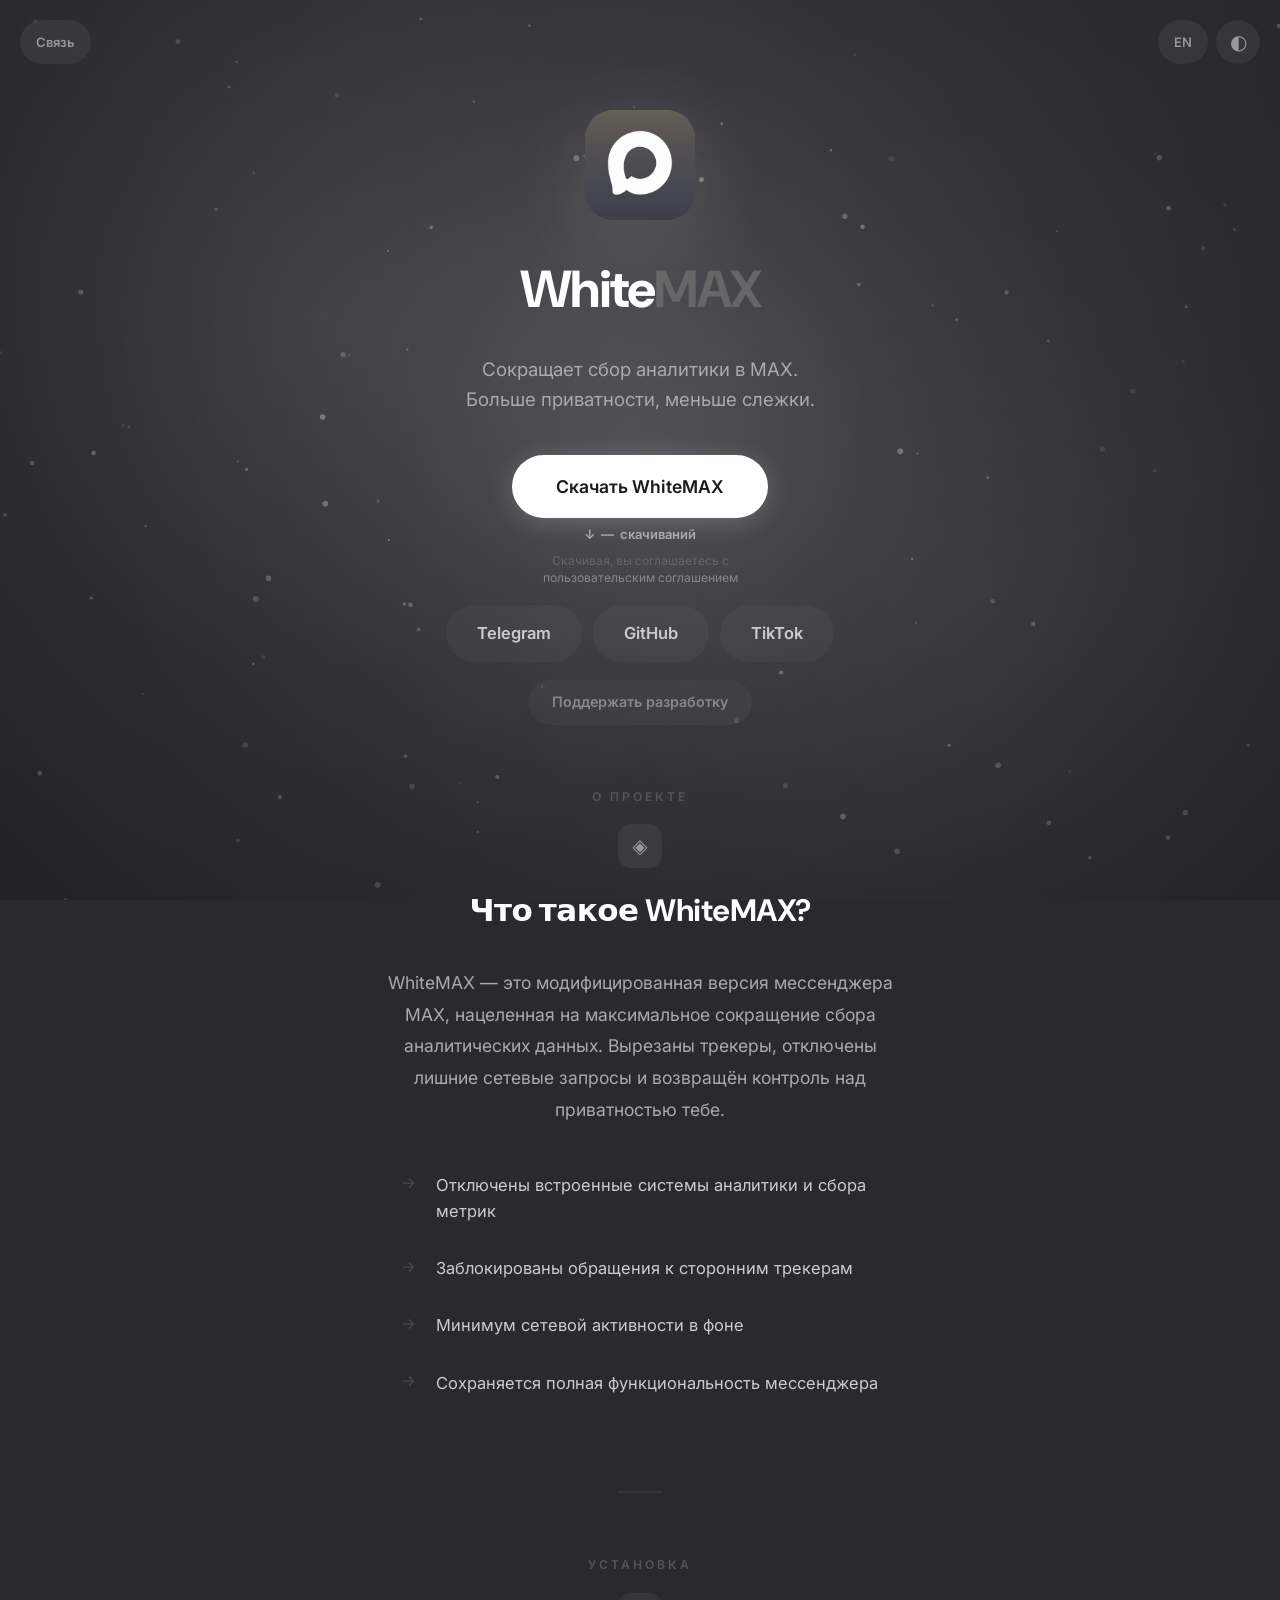
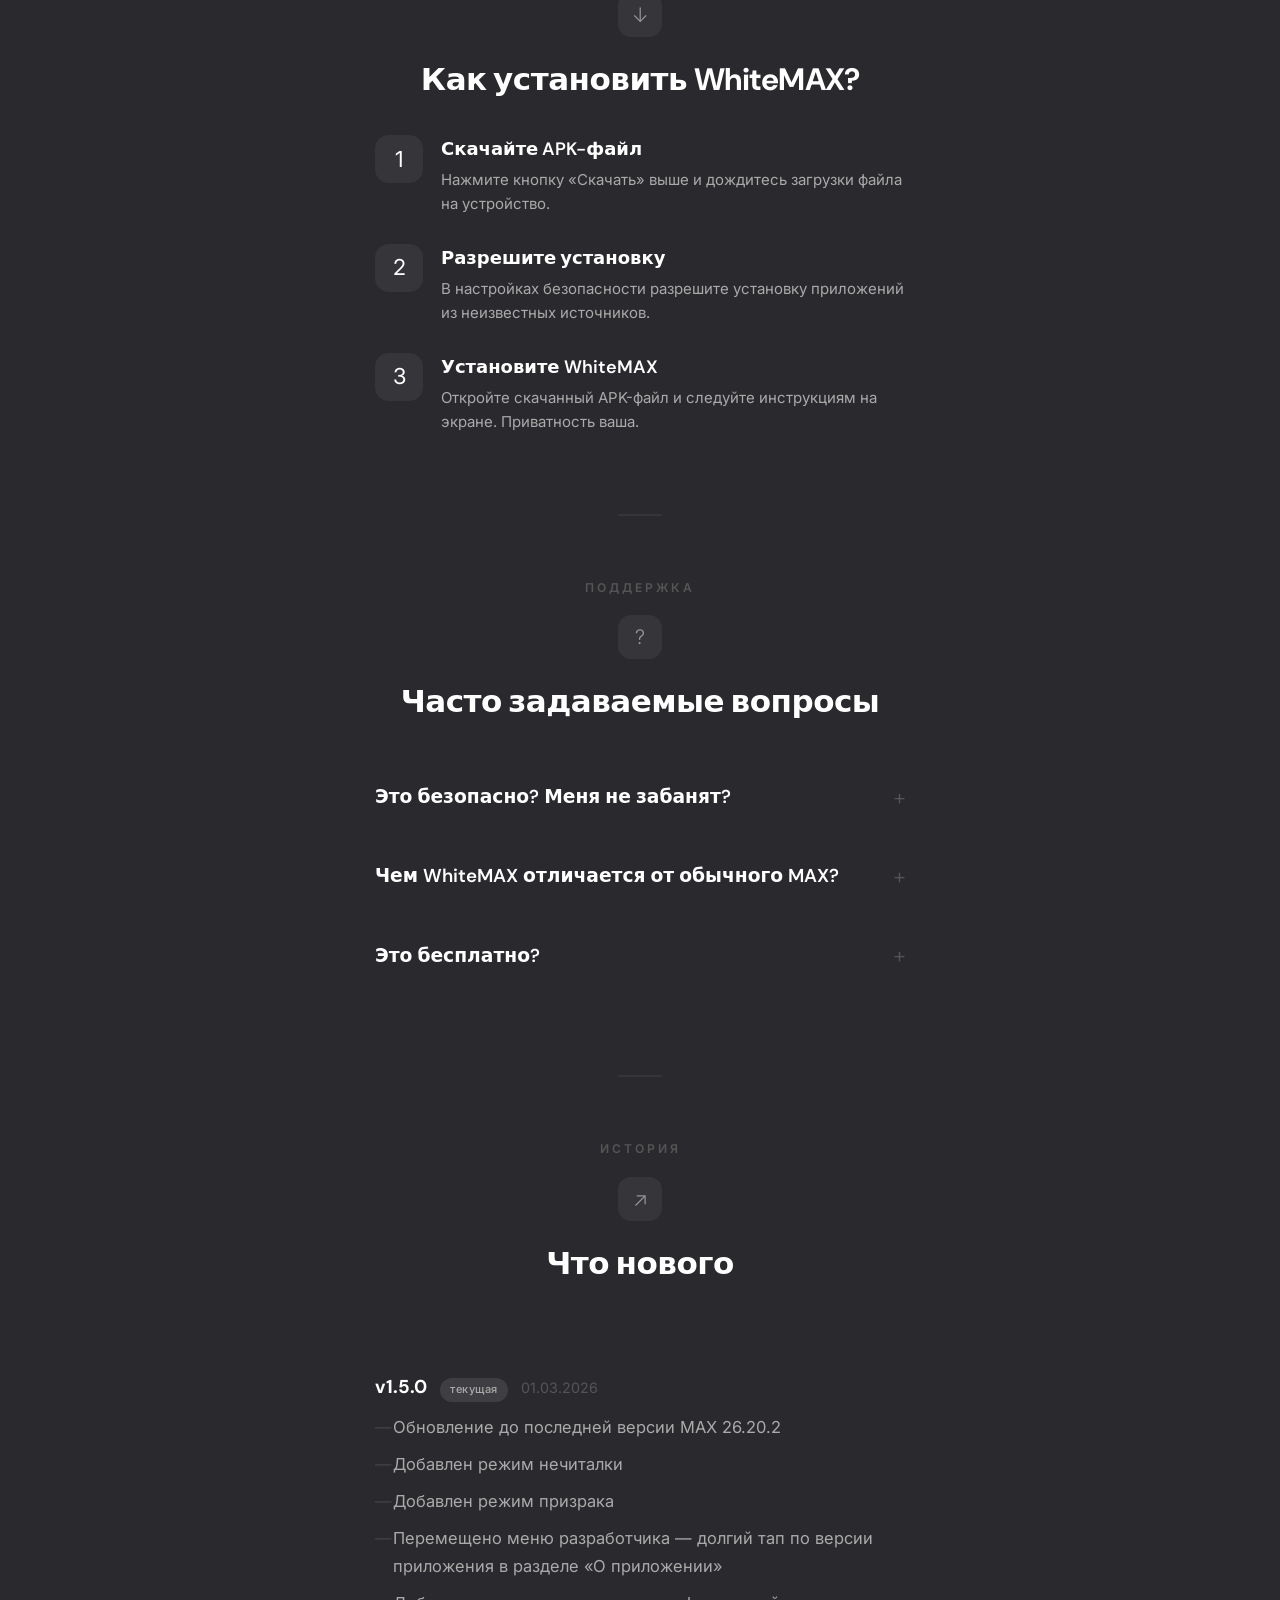
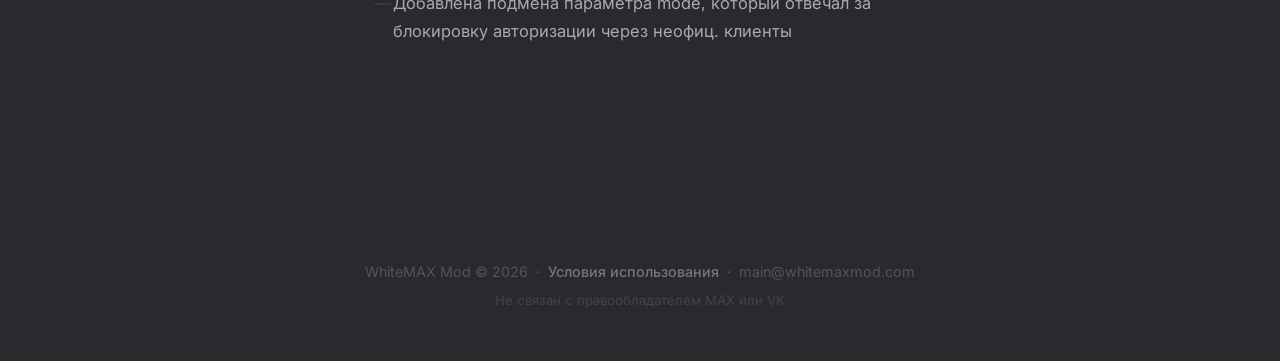
==== commit c5ea516c: "Изменения" ====
--- a/index.html
+++ b/index.html
@@ -20,7 +20,9 @@
 
     <link rel="preconnect" href="https://fonts.googleapis.com">
     <link rel="preconnect" href="https://fonts.gstatic.com" crossorigin>
+    <link rel="preload" href="https://fonts.googleapis.com/css2?family=DM+Sans:wght@500;600;700;800&family=Inter:wght@400;500;600;700;800&display=swap" as="style">
     <link href="https://fonts.googleapis.com/css2?family=DM+Sans:wght@500;600;700;800&family=Inter:wght@400;500;600;700;800&display=swap" rel="stylesheet">
+    <link rel="manifest" href="manifest.json">
     <link rel="stylesheet" href="style.css">
 </head>
 <body>
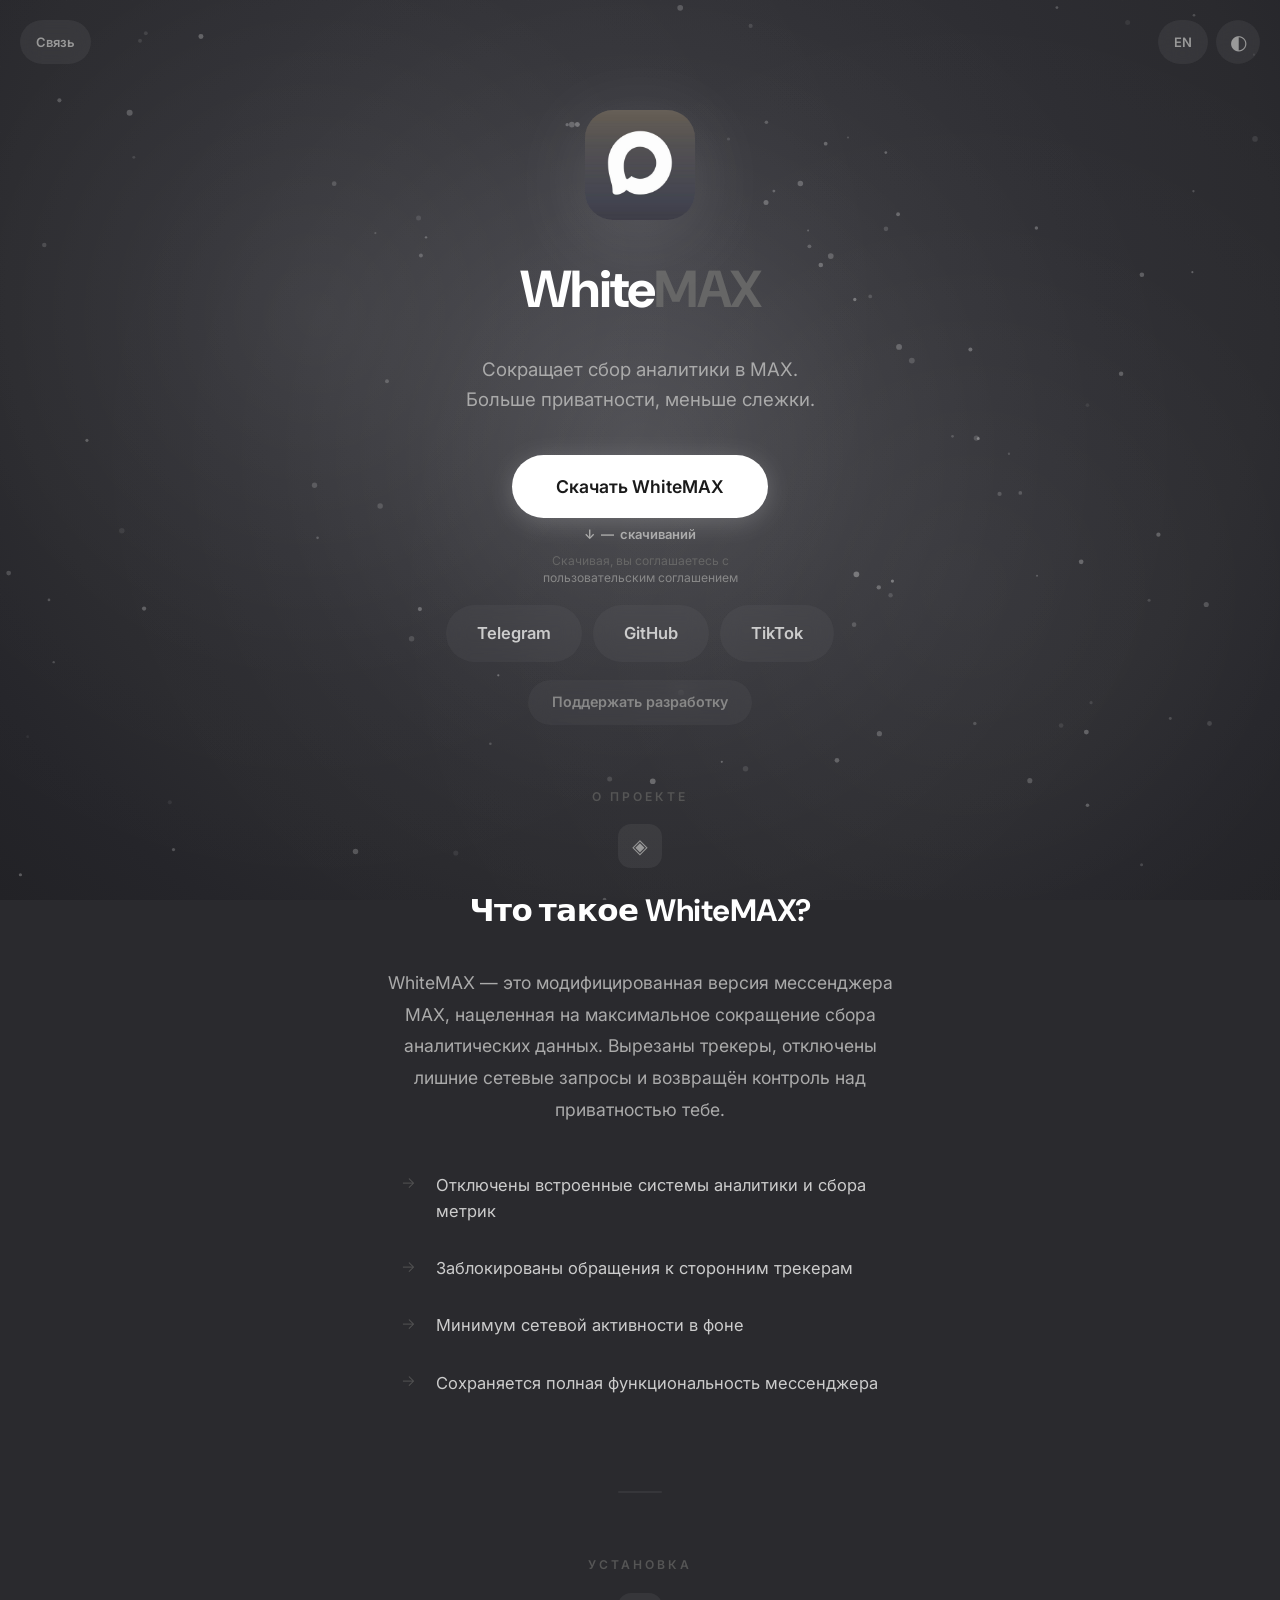
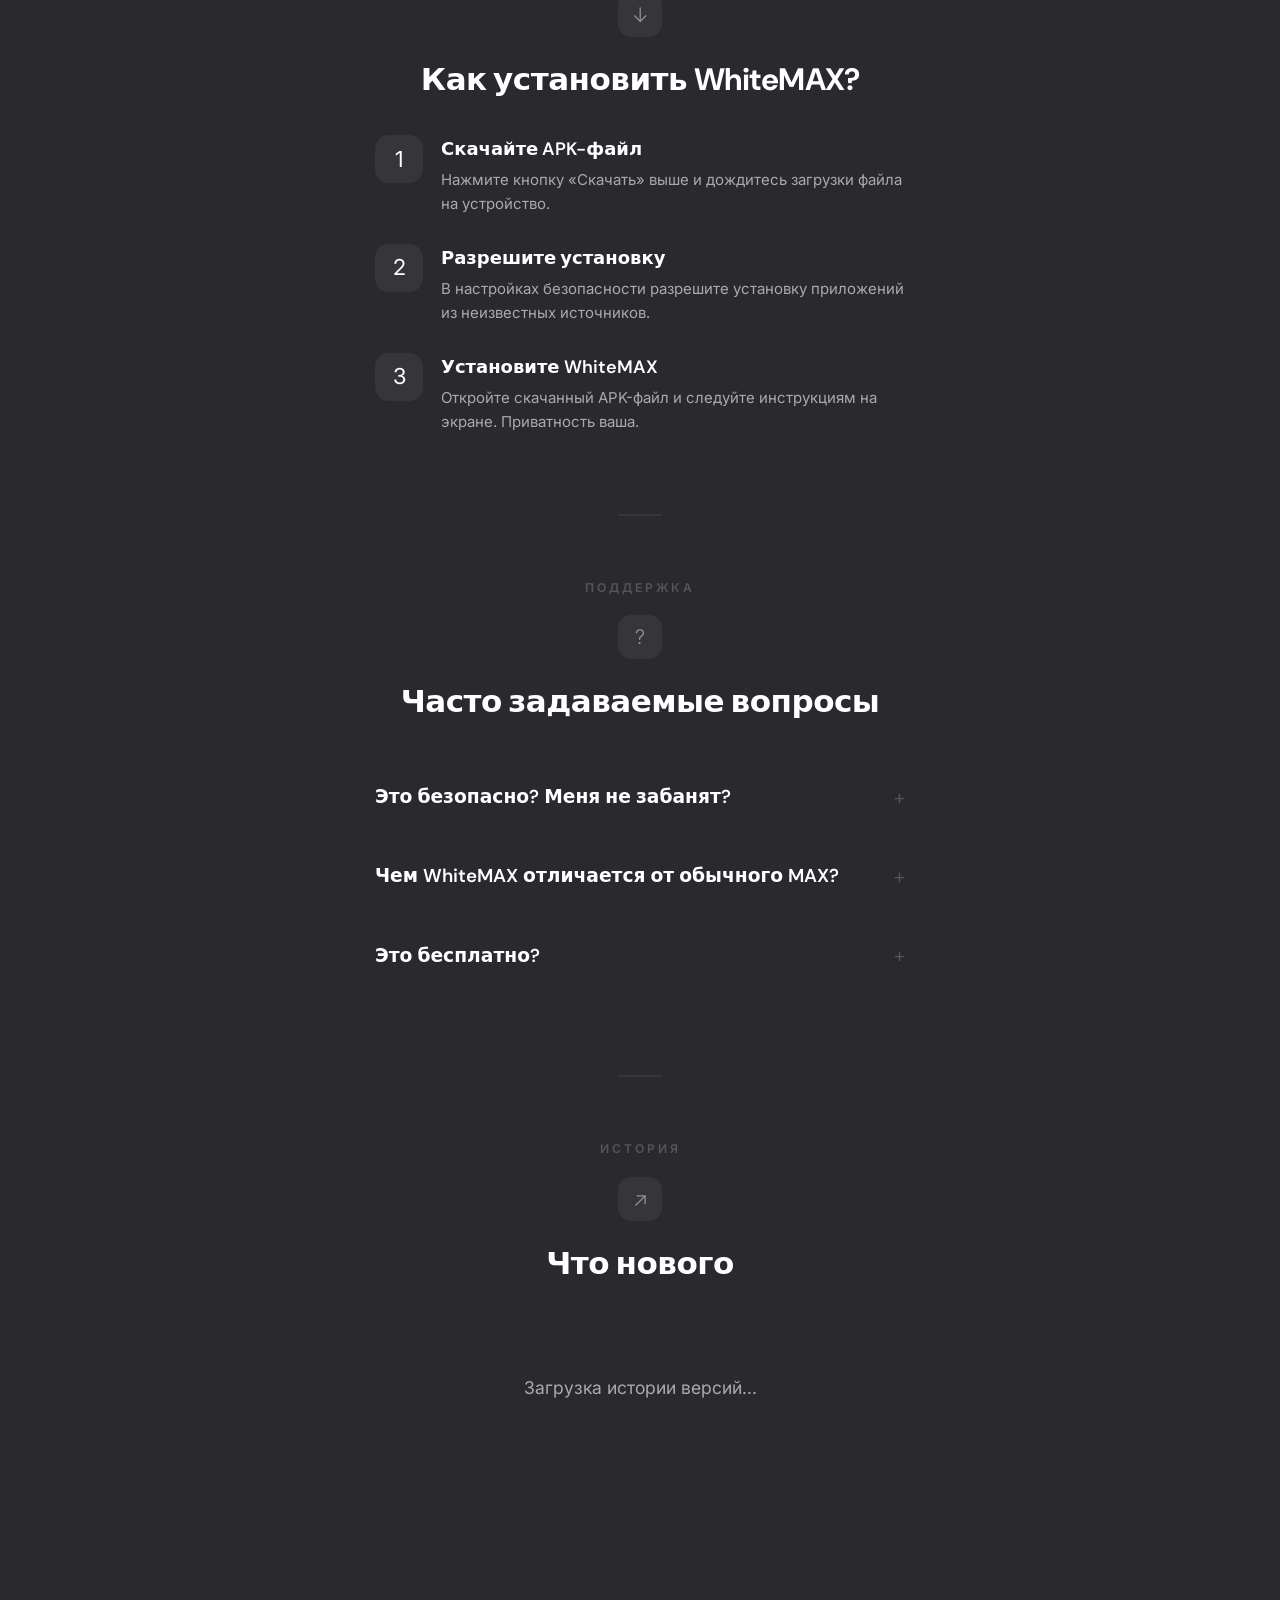
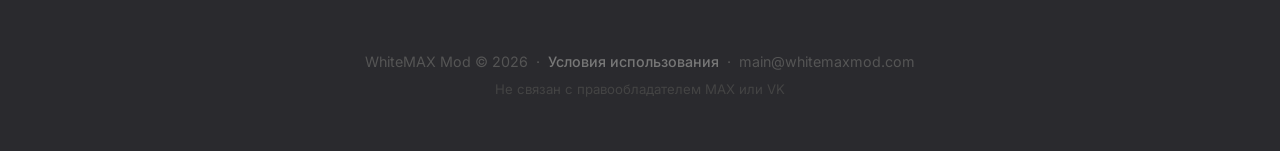
==== commit 3ed9419c: "Фикс скачивания" ====
--- a/index.html
+++ b/index.html
@@ -17,6 +17,16 @@
     <meta name="twitter:title" content="WhiteMAX — мод на MAX">
     <meta name="twitter:description" content="Сокращает сбор аналитики в MAX. Больше приватности, меньше слежки.">
     <meta name="twitter:image" content="images/og-image.png">
+    
+    <!-- Google tag (gtag.js) -->
+    <script async src="https://www.googletagmanager.com/gtag/js?id=G-YYY0MGSCX2"></script>
+    <script>
+      window.dataLayer = window.dataLayer || [];
+      function gtag(){dataLayer.push(arguments);}
+      gtag('js', new Date());
+    
+      gtag('config', 'G-YYY0MGSCX2');
+    </script>
 
     <link rel="preconnect" href="https://fonts.googleapis.com">
     <link rel="preconnect" href="https://fonts.gstatic.com" crossorigin>
@@ -86,7 +96,7 @@
             <p class="tagline" data-ru="Сокращает сбор аналитики в MAX.<br>Больше приватности, меньше слежки." data-en="Reduces analytics collection in MAX.<br>More privacy, less tracking.">Сокращает сбор аналитики в MAX.<br>Больше приватности, меньше слежки.</p>
             <div class="actions">
                 <div class="download-wrapper">
-                    <a id="download-btn" href="https://github.com/WhiteMAX-Mod/whitemaxmod/releases/latest/download/whitemax.apk" class="btn btn-primary" download data-ru="Скачать WhiteMAX" data-en="Download WhiteMAX">Скачать WhiteMAX</a>
+                    <a id="download-btn" href="https://github.com/WhiteMAX-Mod/whitemaxmod/releases/download/26.20.2-1.5.0/whitemax_26.20.2-1.5.0.apk" class="btn btn-primary" download data-ru="Скачать WhiteMAX" data-en="Download WhiteMAX">Скачать WhiteMAX</a>
                     <div class="download-count">
                         <span>↓</span> <span id="download-count-value">...</span> <span data-ru="скачиваний" data-en="downloads">скачиваний</span>
                     </div>
--- a/style.css
+++ b/style.css
@@ -41,6 +41,7 @@
 body.light .feature-list li{color:#444}
 body.light .changelog-date{color:#999}
 body.light .changelog-changes li::before{color:#aaa}
+body.light .changelog-category{color:#999}
 body.light .install-step-icon{background:rgba(0,0,0,.05);color:#1a1a1a}
 body.light .toast{background:#f0f0f3;color:#1a1a1a;box-shadow:0 8px 30px rgba(0,0,0,.15)}
 body.light .btn{background:rgba(0,0,0,.05);color:#555}
@@ -262,7 +263,7 @@
 .feature-list li{display:flex;align-items:flex-start;gap:16px;font-size:16.5px;color:#ccc;padding:15.4px 0}
 .feature-list li::before{content:"→";display:flex;align-items:center;justify-content:center;min-width:22px;height:22px;color:#555;font-weight:300;font-size:15.4px;flex-shrink:0;margin-top:1px}
 .faq-list,.changelog-list{display:grid;gap:0;max-width:530px;margin:0 auto;text-align:left}
-.changelog-list{gap:31px}.faq-item{padding:22px 0}
+.changelog-list{gap:72px}.faq-item{padding:22px 0}
 
 /* Инструкция */
 .install-steps{display:grid;gap:28px;max-width:530px;margin:0 auto;text-align:left}
@@ -290,8 +291,10 @@
 .current-badge{display:inline-block;background:rgba(255,255,255,.1);color:#aaa;padding:3px 10px;border-radius:12px;font-size:11px;font-weight:500;letter-spacing:.5px}
 body.light .current-badge{background:rgba(0,0,0,.06);color:#888}
 .changelog-date{font-size:14.3px;color:#555}
+.changelog-category{font-size:12px;font-weight:600;color:#666;text-transform:uppercase;letter-spacing:1px;margin:14px 0 6px;transition:color .8s cubic-bezier(.4,0,.2,1)}
+.changelog-entry .changelog-category:first-of-type{margin-top:4px}
 .changelog-changes{list-style:none;display:grid;gap:9px}
-.changelog-changes li{font-size:16.5px;color:#aaa;padding-left:18px;position:relative;line-height:1.7}
+.changelog-changes li{font-size:16.5px;color:#aaa;padding-left:24px;position:relative;line-height:1.7}
 .changelog-changes li::before{content:"—";position:absolute;left:0;color:#444}
 .divider{width:44px;height:2px;background:rgba(255,255,255,.06);border-radius:1px;margin:0 auto 62px}
 .loader{padding:53px;color:#aaa}
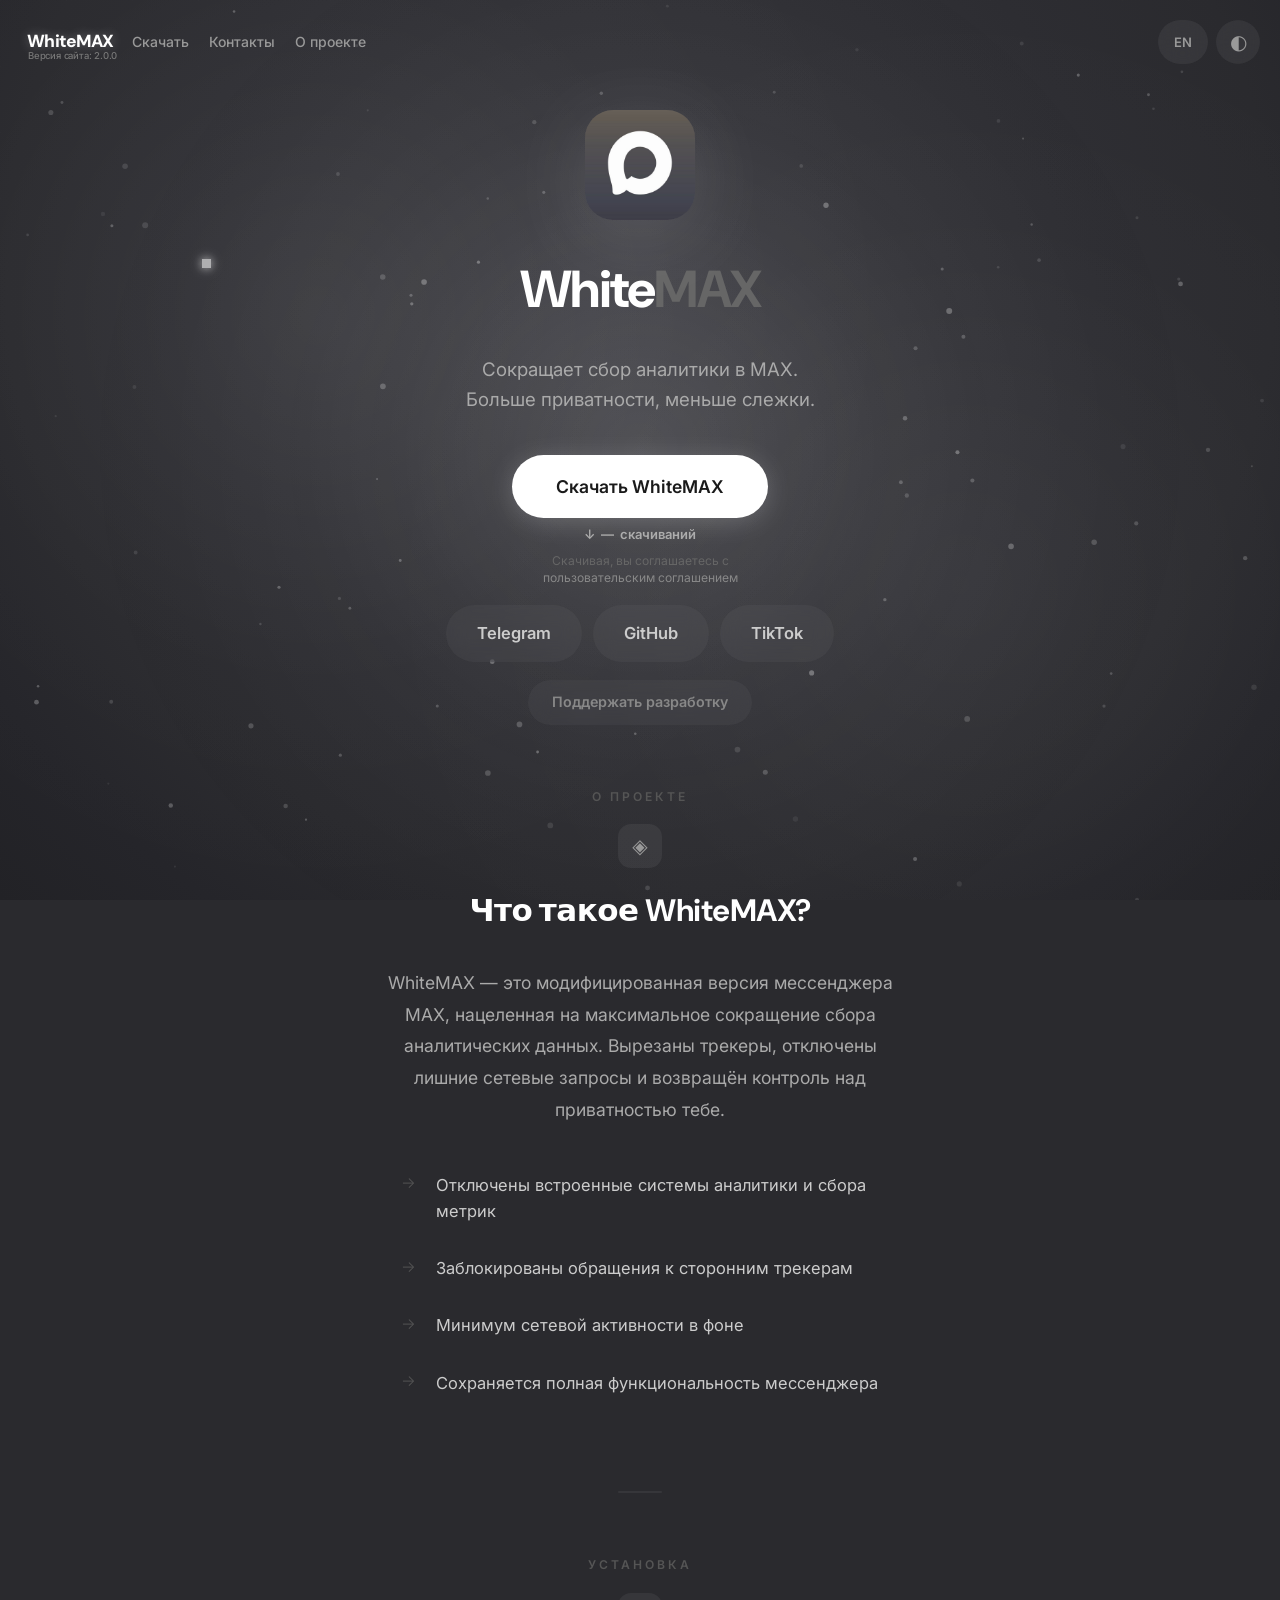
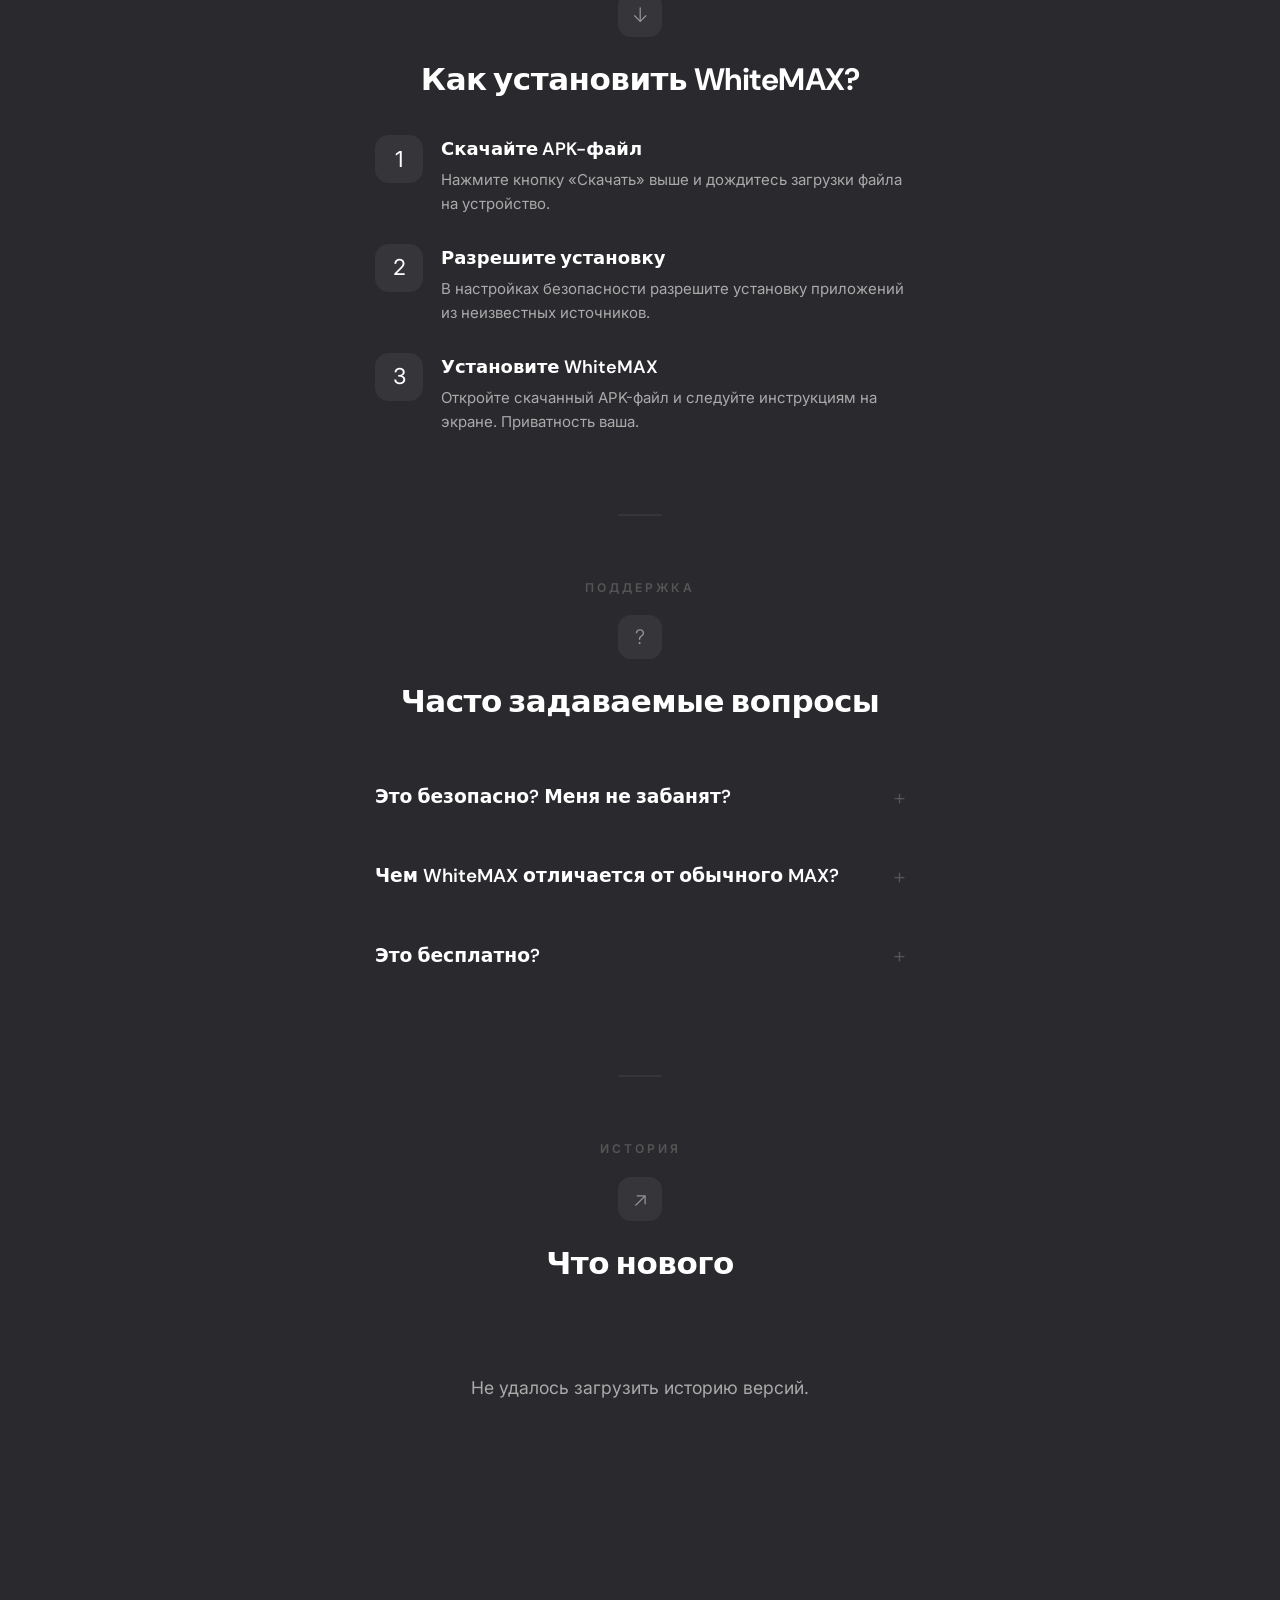
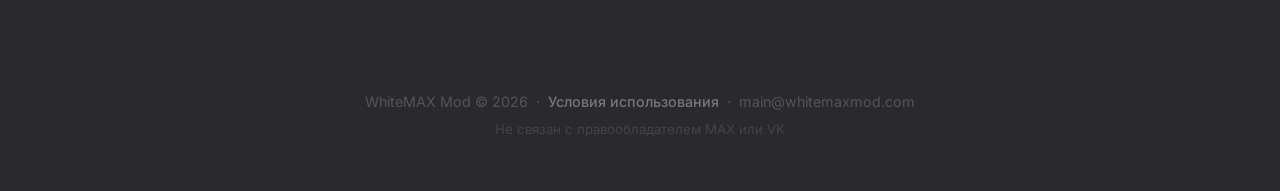
==== commit c96f9ea2: "Вырезал og-image.png" ====
--- a/index.html
+++ b/index.html
@@ -2,7 +2,7 @@
 <html lang="ru">
 <head>
     <meta charset="UTF-8">
-    <meta name="viewport" content="width=device-width, initial-scale=1.0">
+    <meta name="viewport" content="width=device-width, initial-scale=1.0, viewport-fit=cover">
     <title>WhiteMAX — мод на MAX</title>
     <link rel="icon" type="image/png" href="images/favicon.png">
     <link rel="apple-touch-icon" href="images/favicon.png">
@@ -10,7 +10,6 @@
 
     <meta property="og:title" content="WhiteMAX — мод на MAX">
     <meta property="og:description" content="Сокращает сбор аналитики в MAX. Больше приватности, меньше слежки.">
-    <meta property="og:image" content="images/og-image.png">
     <meta property="og:url" content="https://whitemaxmod.com">
     <meta property="og:type" content="website">
     <meta name="twitter:card" content="summary_large_image">
@@ -18,15 +17,8 @@
     <meta name="twitter:description" content="Сокращает сбор аналитики в MAX. Больше приватности, меньше слежки.">
     <meta name="twitter:image" content="images/og-image.png">
     
-    <!-- Google tag (gtag.js) -->
-    <script async src="https://www.googletagmanager.com/gtag/js?id=G-YYY0MGSCX2"></script>
-    <script>
-      window.dataLayer = window.dataLayer || [];
-      function gtag(){dataLayer.push(arguments);}
-      gtag('js', new Date());
-    
-      gtag('config', 'G-YYY0MGSCX2');
-    </script>
+    <!-- Umami Analytics -->
+    <script defer src="https://cloud.umami.is/script.js" data-website-id="fb1a95b8-6b96-44a8-90bb-e0a8118e8684"></script>
 
     <link rel="preconnect" href="https://fonts.googleapis.com">
     <link rel="preconnect" href="https://fonts.gstatic.com" crossorigin>
@@ -37,40 +29,22 @@
 </head>
 <body>
 
-    <!-- Верхняя панель: Связь слева | EN + Тема справа -->
-    <button class="contact-toggle" id="contact-toggle">Связь</button>
+    <!-- Верхняя панель: Навигация слева | EN + Тема справа -->
+    <nav class="top-nav">
+        <div class="nav-brand-wrapper">
+            <a href="#" class="nav-link home-link" data-ru="WhiteMAX" data-en="WhiteMAX">WhiteMAX</a>
+            <span class="site-version" data-ru="Версия сайта: 2.0.0" data-en="Site version: 2.0.0">Версия сайта: 2.0.0</span>
+        </div>
+        <a href="#download" class="nav-link" data-ru="Скачать" data-en="Download">Скачать</a>
+        <a href="#contacts" class="nav-link" data-ru="Контакты" data-en="Contacts">Контакты</a>
+        <a href="#about" class="nav-link" data-ru="О проекте" data-en="About">О проекте</a>
+    </nav>
     <div class="top-bar">
         <button class="lang-toggle" id="lang-toggle" aria-label="Сменить язык">EN</button>
         <button class="theme-toggle" id="theme-toggle" aria-label="Переключить тему" title="Сменить тему">◐</button>
     </div>
 
-    <!-- Панель контактов -->
-    <div class="contact-panel" id="contact-panel">
-        <div class="contact-item">
-            <div class="contact-label">Основная почта</div>
-            <span class="contact-value">main@whitemaxmod.com</span>
-        </div>
-        <div class="contact-item">
-            <div class="contact-label">Юристам</div>
-            <span class="contact-value">legal@whitemaxmod.com</span>
-        </div>
-        <div class="contact-item">
-            <div class="contact-label">СМИ</div>
-            <span class="contact-value">media@whitemaxmod.com</span>
-        </div>
-        <div class="contact-item">
-            <div class="contact-label">Партнёрам</div>
-            <span class="contact-value">partner@whitemaxmod.com</span>
-        </div>
-        <div class="contact-item">
-            <div class="contact-label">Тех. поддержка</div>
-            <span class="contact-value">support@whitemaxmod.com</span>
-        </div>
-        <div class="contact-item">
-            <div class="contact-label">Сообществу</div>
-            <span class="contact-value">community@whitemaxmod.com</span>
-        </div>
-    </div>
+
 
     <button class="scroll-top-btn" id="scroll-top-btn" aria-label="Наверх" title="Наверх">↑</button>
 
@@ -96,12 +70,12 @@
             <p class="tagline" data-ru="Сокращает сбор аналитики в MAX.<br>Больше приватности, меньше слежки." data-en="Reduces analytics collection in MAX.<br>More privacy, less tracking.">Сокращает сбор аналитики в MAX.<br>Больше приватности, меньше слежки.</p>
             <div class="actions">
                 <div class="download-wrapper">
-                    <a id="download-btn" href="https://github.com/WhiteMAX-Mod/whitemaxmod/releases/download/26.20.2-1.5.0/whitemax_26.20.2-1.5.0.apk" class="btn btn-primary" download data-ru="Скачать WhiteMAX" data-en="Download WhiteMAX">Скачать WhiteMAX</a>
+                    <a id="download-btn" href="https://github.com/WhiteMAX-Mod/whitemaxmod/releases/latest" class="btn btn-primary" download data-ru="Скачать WhiteMAX" data-en="Download WhiteMAX" style="position: relative; z-index: 2;">Скачать WhiteMAX</a>
                     <div class="download-count">
                         <span>↓</span> <span id="download-count-value">...</span> <span data-ru="скачиваний" data-en="downloads">скачиваний</span>
                     </div>
                     <p class="agreement-text">
-                        <span data-ru="Скачивая, вы соглашаетесь с" data-en="By downloading, you agree to the">Скачивая, вы соглашаетесь с</span> <a href="https://telegra.ph/terms-of-service-whitemax-03-01" target="_blank" rel="noopener" data-ru="пользовательским соглашением" data-en="terms of service">пользовательским соглашением</a>
+                        <span data-ru="Скачивая, вы соглашаетесь с" data-en="By downloading, you agree to the">Скачивая, вы соглашаетесь с</span> <a href="#terms-of-service" class="spa-link" data-ru="пользовательским соглашением" data-en="terms of service">пользовательским соглашением</a>
                     </p>
                     <div class="download-warning" id="download-warning">
                         <span data-ru="Продолжая установку, вы принимаете на себя все риски." data-en="By continuing the installation, you accept all risks.">Продолжая установку, вы принимаете на себя все риски.</span><br><span data-ru="В редких случаях модификация может привести к блокировке аккаунта." data-en="In rare cases, modification may lead to account suspension.">В редких случаях модификация может привести к блокировке аккаунта.</span>
@@ -172,18 +146,32 @@
             <div id="changelog-content" class="loader"><div class="loader-spin"></div></div>
         </section>
 
+    </div>
+
+    <!-- Глобальные элементы для пасхалки -->
+    <div id="floating-cubosaur" class="floating-cubosaur" title="Поиграть?"></div>
+    <div class="global-minigame-wrapper">
+        <div id="minigame-container" style="margin-top: 0; text-align: center; max-height: 0; opacity: 0; overflow: hidden; transition: max-height 0.6s cubic-bezier(0.4, 0, 0.2, 1), opacity 0.6s ease, margin-top 0.6s ease; display: block;">
+            <canvas id="minigame-canvas" width="600" height="150" style="background: transparent; cursor: pointer; display: block; margin: 0 auto; max-width: 100%; border-radius: 12px;"></canvas>
+            <div style="display: flex; justify-content: center; gap: 24px; margin-top: 12px; font-family: 'DM Sans', sans-serif; color: #ccc;">
+                <div style="font-size: 1.1rem;"><span data-ru="Счет: " data-en="Score: ">Счет: </span><span id="minigame-score" style="font-weight: bold; color: #fff;">0</span></div>
+                <div style="font-size: 1.1rem; color: #888;"><span data-ru="Рекорд: " data-en="Best: ">Рекорд: </span><span id="minigame-highscore" style="font-weight: bold;">0</span></div>
+            </div>
+        </div>
+    </div>
+
+    <div class="container" style="max-width: 770px; margin: 0 auto;">
         <footer>
             <p>
                 WhiteMAX Mod &copy; 2026 &nbsp;&middot;&nbsp;
-                <a href="https://telegra.ph/terms-of-service-whitemax-03-01" target="_blank" rel="noopener" data-ru="Условия использования" data-en="Terms of Service">Условия использования</a>
+                <a href="#terms-of-service" class="spa-link" data-ru="Условия использования" data-en="Terms of Service">Условия использования</a>
                 &nbsp;&middot;&nbsp;
                 <span data-ru="main@whitemaxmod.com" data-en="main@whitemaxmod.com">main@whitemaxmod.com</span>
             </p>
             <p class="disclaimer" data-ru="Не связан с правообладателем MAX или VK" data-en="Not affiliated with MAX or VK">Не связан с правообладателем MAX или VK</p>
         </footer>
-
     </div>
 
     <script src="script.js"></script>
 </body>
-</html>+</html>
--- a/style.css
+++ b/style.css
@@ -2,11 +2,15 @@
 body{
     font-family:'Inter',system-ui,-apple-system,sans-serif;
     color:#fff;line-height:1.6;-webkit-font-smoothing:antialiased;
-    min-height:100vh;background:#2a2a2e;text-align:center;
+    min-height:100vh;min-height:100dvh;background:#2a2a2e;text-align:center;
     overflow-x:hidden;position:relative;
     font-size:17.6px;
     scrollbar-width:thin;scrollbar-color:rgba(255,255,255,.15) transparent;
     transition:background .8s cubic-bezier(.4,0,.2,1),color .8s cubic-bezier(.4,0,.2,1);
+}
+button, a, .btn, .nav-link, .lang-toggle, .theme-toggle, .contact-toggle, .scroll-top-btn, .toast, .floating-cubosaur, #minigame-canvas {
+    -webkit-tap-highlight-color: transparent;
+    touch-action: manipulation;
 }
 
 /* Заголовки */
@@ -112,8 +116,6 @@
     animation:floatGlow 10s ease-in-out infinite;
 }
 @keyframes floatGlow{0%,100%{opacity:.4}50%{opacity:1}}
-.gradient-bg::before{content:'';position:absolute;inset:0;pointer-events:none;background:radial-gradient(600px circle at var(--mx,50%) var(--my,50%),rgba(255,255,255,calc(.12*var(--go,1))) 0%,rgba(255,255,255,calc(.08*var(--go,1))) 20%,rgba(255,255,255,calc(.04*var(--go,1))) 40%,rgba(255,255,255,calc(.015*var(--go,1))) 60%,rgba(255,255,255,calc(.004*var(--go,1))) 80%,transparent 100%)}
-body.light .gradient-bg::before{background:radial-gradient(600px circle at var(--mx,50%) var(--my,50%),rgba(0,0,0,calc(.10*var(--go,1))) 0%,rgba(0,0,0,calc(.06*var(--go,1))) 20%,rgba(0,0,0,calc(.03*var(--go,1))) 40%,rgba(0,0,0,calc(.012*var(--go,1))) 60%,rgba(0,0,0,calc(.004*var(--go,1))) 80%,transparent 100%)}
 .grid-overlay{
     opacity:.2;
     background-image:linear-gradient(rgba(255,255,255,.03) 1px,transparent 1px),linear-gradient(90deg,rgba(255,255,255,.03) 1px,transparent 1px);
@@ -132,12 +134,12 @@
     padding:14px 24px;border-radius:50px;
     font-size:14px;font-weight:500;
     box-shadow:0 8px 30px rgba(0,0,0,.4);
-    cursor:pointer;pointer-events:auto;
+    cursor:pointer;pointer-events:none;
     opacity:0;transform:translateY(20px);
-    transition:all .35s cubic-bezier(.4,0,.2,1);
-    white-space:nowrap;
-}
-.toast.visible{opacity:1;transform:translateY(0)}
+    transition:opacity .35s cubic-bezier(.4,0,.2,1), transform .35s cubic-bezier(.4,0,.2,1), background-color .35s cubic-bezier(.4,0,.2,1);
+    white-space:nowrap;max-width:calc(100vw - 32px);overflow:hidden;text-overflow:ellipsis;
+}
+.toast.visible{opacity:1;transform:translateY(0);pointer-events:auto}
 .toast:hover{background:#fff}
 
 /* Верхняя панель */
@@ -155,6 +157,37 @@
     font-family:'Inter',system-ui,-apple-system,sans-serif;
     backdrop-filter:blur(10px);-webkit-backdrop-filter:blur(10px);
 }
+.top-nav{
+    position:fixed;top:20px;left:28px;z-index:100;
+    display:flex;align-items:center;gap:20px;
+}
+.nav-brand-wrapper{
+    position:relative;
+    display:inline-flex;
+    align-items:center;
+    height:44px;
+}
+.nav-link{
+    height:44px;
+    color:#999;text-decoration:none;
+    display:flex;align-items:center;
+    font-size:14px;font-weight:500;
+    font-family:'Inter',system-ui,-apple-system,sans-serif;
+    transition:color .8s cubic-bezier(.4,0,.2,1);
+}
+.nav-link:hover{color:#fff}
+.nav-link.active{color:#fff;text-shadow:0 0 10px rgba(255,255,255,.3)}
+.nav-link.home-link{height:44px;display:flex;align-items:center;font-family:'DM Sans',system-ui,-apple-system,sans-serif;font-weight:800;font-size:17px;color:#ddd;letter-spacing:-0.5px;transition:color .4s ease, transform .4s cubic-bezier(.4,0,.2,1);}
+.nav-link.home-link:hover, .nav-link.home-link.active{color:#fff;transform:scale(1.03);}
+.site-version{
+    position:absolute;
+    top:31px;left:0;
+    font-size:9.5px;line-height:1;color:#777;font-weight:500;
+    letter-spacing:-0.2px;white-space:nowrap;user-select:none;
+    font-family:'Inter',system-ui,-apple-system,sans-serif;
+    transition:color .4s ease;pointer-events:none;
+}
+body.light .site-version{color:#888}
 .contact-toggle:hover{background:rgba(255,255,255,.12);color:#fff}
 .lang-toggle{
     height:44px;padding:0 16px;border-radius:50px;
@@ -184,7 +217,7 @@
     gap:16px 24px;
     opacity:0;transform:translateY(-10px);
     pointer-events:none;
-    transition:all .3s cubic-bezier(.4,0,.2,1);
+    transition:opacity .3s cubic-bezier(.4,0,.2,1), transform .3s cubic-bezier(.4,0,.2,1);
     backdrop-filter:blur(16px);-webkit-backdrop-filter:blur(16px);
     box-shadow:0 12px 40px rgba(0,0,0,.3);
 }
@@ -194,7 +227,7 @@
 .contact-value{
     font-size:13px;color:#ccc;text-decoration:none;
     display:inline-block;padding:2px 6px;margin:-2px -6px;border-radius:6px;
-    cursor:pointer;transition:all .2s ease;
+    cursor:pointer;transition:color .2s ease, background-color .2s ease;
 }
 .contact-value:hover{color:#fff;background:rgba(255,255,255,.06)}
 
@@ -207,13 +240,13 @@
     display:flex;align-items:center;justify-content:center;
     backdrop-filter:blur(10px);-webkit-backdrop-filter:blur(10px);
     opacity:0;transform:translateY(20px);pointer-events:none;
-    transition:all .3s ease,opacity .3s ease,transform .3s ease;
+    transition:opacity .3s ease, transform .3s ease, background-color .3s ease, color .3s ease;
 }
 .scroll-top-btn.visible{opacity:1;transform:translateY(0);pointer-events:auto}
 .scroll-top-btn:hover{background:rgba(255,255,255,.12);color:#fff}
 
 /* Контейнер */
-.container{position:relative;z-index:1;max-width:770px;margin:0 auto;padding:0 28px}
+.container{position:relative;z-index:1;max-width:770px;margin:0 auto;padding:0 28px;transition:opacity .3s ease}
 header{padding:110px 0 62px}
 .logo{display:flex;flex-direction:column;align-items:center;gap:28px;margin-bottom:24px}
 .logo-icon-wrapper{position:relative;width:110px;height:110px;margin:0 auto;filter:drop-shadow(0 16px 40px rgba(255,255,255,.12))}
@@ -249,7 +282,7 @@
 .download-warning{
     color:#b0a080;font-size:14.3px;line-height:1.6;text-align:center;max-width:440px;
     max-height:0;overflow:hidden;opacity:0;margin-top:0;
-    transition:all .5s cubic-bezier(.4,0,.2,1);
+    transition:max-height .5s cubic-bezier(.4,0,.2,1), opacity .5s cubic-bezier(.4,0,.2,1), margin-top .5s cubic-bezier(.4,0,.2,1);
 }
 .download-warning.visible{max-height:200px;opacity:1;margin-top:14px}
 
@@ -278,11 +311,11 @@
 .install-step p{font-size:15px;color:#aaa;line-height:1.6}
 
 /* FAQ */
-.faq-answer{color:#aaa;font-size:16.5px;margin-top:0;line-height:1.8;max-height:0;overflow:hidden;opacity:0;transition:all .4s cubic-bezier(.4,0,.2,1)}
+.faq-answer{color:#aaa;font-size:16.5px;margin-top:0;line-height:1.8;max-height:0;overflow:hidden;opacity:0;transition:max-height .4s cubic-bezier(.4,0,.2,1), opacity .4s cubic-bezier(.4,0,.2,1), margin-top .4s cubic-bezier(.4,0,.2,1)}
 .faq-item.open .faq-answer{max-height:500px;opacity:1;margin-top:13px}
 .faq-question{font-weight:600;font-size:18.7px;cursor:pointer;display:flex;justify-content:space-between;align-items:center;user-select:none;gap:18px;color:#fff}
 .faq-question:hover{color:#ccc}
-.faq-question::after{content:"+";font-size:22px;color:#555;flex-shrink:0;transition:all .35s ease;font-weight:300}
+.faq-question::after{content:"+";font-size:22px;color:#555;flex-shrink:0;transition:transform .35s ease, color .35s ease;font-weight:300}
 .faq-item.open .faq-question::after{content:"−";transform:rotate(180deg);color:#fff}
 
 /* Чейнджлог */
@@ -290,6 +323,11 @@
 .changelog-version{font-weight:700;font-size:18.7px;color:#fff}
 .current-badge{display:inline-block;background:rgba(255,255,255,.1);color:#aaa;padding:3px 10px;border-radius:12px;font-size:11px;font-weight:500;letter-spacing:.5px}
 body.light .current-badge{background:rgba(0,0,0,.06);color:#888}
+body.light .contact-toggle{background:rgba(0,0,0,.04);color:#888}
+body.light .nav-link{color:#888}
+body.light .nav-link:hover{color:#1a1a1a}
+body.light .nav-link.active{color:#1a1a1a;text-shadow:none;font-weight:600}
+body.light .nav-link.home-link{color:#111}
 .changelog-date{font-size:14.3px;color:#555}
 .changelog-category{font-size:12px;font-weight:600;color:#666;text-transform:uppercase;letter-spacing:1px;margin:14px 0 6px;transition:color .8s cubic-bezier(.4,0,.2,1)}
 .changelog-entry .changelog-category:first-of-type{margin-top:4px}
@@ -315,6 +353,10 @@
 footer .disclaimer{color:#444;font-size:13.2px}
 
 /* ===== АДАПТИВ ===== */
+@media (max-width: 400px) {
+    .nav-link{font-size:10px;padding:0 6px}
+    .top-bar{gap:4px}
+}
 @media(max-width:600px){
     body{font-size:16px}
     .container{max-width:100%;padding:0 20px}
@@ -332,7 +374,7 @@
     .agreement-text{max-width:280px;font-size:11px;margin-top:6px}
     .download-warning{max-width:300px;font-size:12px;line-height:1.5}
     .download-warning.visible{max-height:200px}
-    section{margin-bottom:56px}
+    section{margin-bottom:56px;content-visibility:auto;contain-intrinsic-size:1px 300px}
     .section-title{font-size:26px;margin-bottom:24px}
     .section-label{margin-bottom:14px}
     .section-icon{width:38px;height:38px;margin-bottom:14px;font-size:18px;line-height:38px}
@@ -356,14 +398,17 @@
     .divider{margin-bottom:48px}
     footer{padding:56px 0 36px;font-size:13px}
     footer .disclaimer{font-size:11px}
-    .top-bar{top:14px;right:14px;gap:6px}
+    .top-bar{top:calc(14px + env(safe-area-inset-top, 0px));right:14px;gap:6px}
     .contact-toggle{height:38px;padding:0 12px;font-size:12px}
+    .top-nav{top:calc(12px + env(safe-area-inset-top, 0px));left:18px;gap:12px;max-width:calc(100vw - 115px);overflow-x:auto;white-space:nowrap;-webkit-overflow-scrolling:touch;scrollbar-width:none}
+    .top-nav::-webkit-scrollbar{display:none}
+    .nav-link{font-size:12px;height:38px}
     .lang-toggle{height:38px;padding:0 12px;font-size:11px}
     .theme-toggle{width:38px;height:38px;font-size:18px}
-    .scroll-top-btn{bottom:20px;right:20px;width:38px;height:38px;font-size:18px}
+    .scroll-top-btn{bottom:calc(20px + env(safe-area-inset-bottom, 0px));right:20px;width:38px;height:38px;font-size:18px}
     .page-404 .code{font-size:80px}
     .toast{font-size:13px;padding:12px 20px}
-    .toast-container{bottom:20px}
+    .toast-container{bottom:calc(20px + env(safe-area-inset-bottom, 0px))}
     .contact-panel{top:58px;right:8px;left:8px;grid-template-columns:1fr 1fr;gap:12px 16px;padding:16px;border-radius:14px}
     .contact-value{font-size:12px}
 }
@@ -393,4 +438,175 @@
     .gradient-bg::before{display:none!important}
     #particles-canvas{display:none}
     .particles-css{display:block}
+    .floating-cubosaur::after{top:-22px;left:-22px;right:-22px;bottom:-22px}
+    .btn:active, .btn-primary:active, .lang-toggle:active, .theme-toggle:active, .scroll-top-btn:active, .contact-toggle:active {
+        transform: scale(0.96);
+        opacity: 0.85;
+    }
+}
+
+
+
+/* Плавающий кубозаврик на фоне */
+.floating-cubosaur {
+    position: fixed;
+    width: 9px;
+    height: 9px;
+    background: rgba(255, 255, 255, 0.6);
+    box-shadow: 0 0 8px rgba(255,255,255,0.6), 0 0 15px rgba(255,255,255,0.3);
+    cursor: pointer;
+    z-index: 100;
+    pointer-events: auto;
+    will-change: transform, left, top, opacity;
+    transition: scale 0.3s cubic-bezier(0.175, 0.885, 0.32, 1.275), background 0.3s;
+}
+.floating-cubosaur::after {
+    content: '';
+    position: absolute;
+    top: -12px; left: -12px; right: -12px; bottom: -12px;
+}
+.floating-cubosaur:hover {
+    scale: 1.5;
+    background: rgba(255, 255, 255, 0.9);
+}
+.floating-cubosaur.is-flying, .floating-cubosaur.is-flying:hover {
+    transition: none !important;
+    scale: 1 !important;
+    pointer-events: none !important;
+    animation: none !important;
+}
+
+.global-minigame-wrapper {
+    position: relative;
+    z-index: 100;
+    width: 100%;
+    background: transparent;
+    padding-bottom: 40px;
+    will-change: max-height, opacity;
+}
+#minigame-canvas {
+    touch-action: none;
+}
+
+
+
+/* Стили для страницы соглашения */
+.tos-container { max-width: 1000px !important; }
+.tos-content { max-width: 900px; margin: 0 auto; font-size: 1.05rem; line-height: 1.7; color: #ccc; }
+.tos-content a { color: #fff; text-decoration: underline; text-decoration-color: rgba(255,255,255,0.3); text-underline-offset: 4px; transition: text-decoration-color 0.2s; }
+.tos-content a:hover { text-decoration-color: #fff; }
+body.light .tos-content a { color: #000; text-decoration-color: rgba(0,0,0,0.3); }
+body.light .tos-content a:hover { text-decoration-color: #000; }
+body.light .tos-content { color: #444; }
+body.light .tos-content h2 { color: #111 !important; }
+
+/* Карточки для страницы О проекте */
+.info-card {
+    padding: 12px 0;
+    background: transparent;
+    border: none;
+    margin-bottom: 24px;
+}
+.info-card h3 {
+    font-size: 1.15rem;
+    color: #fff;
+    margin-bottom: 8px;
+    font-weight: 700;
+}
+.info-card p {
+    font-size: 1rem;
+    color: #aaa;
+    margin: 0;
+    line-height: 1.6;
+}
+.stat-card {
+    padding: 20px 16px;
+    background: rgba(255,255,255,0.03);
+    border: 1px solid rgba(255,255,255,0.06);
+    border-radius: 16px;
+    text-align: center;
+    transition: transform 0.3s ease, border-color 0.3s ease;
+}
+.stat-card:hover {
+    transform: translateY(-3px);
+    border-color: rgba(255,255,255,0.15);
+}
+.stat-value {
+    font-size: 1.8rem;
+    font-weight: 800;
+    color: #fff;
+    font-family: 'DM Sans', sans-serif;
+}
+.stat-label {
+    font-size: 0.85rem;
+    color: #888;
+    margin-top: 4px;
+}
+.about-quote {
+    margin: 32px auto;
+    padding: 18px 24px;
+    background: rgba(255,255,255,0.02);
+    border: 1px solid rgba(255,255,255,0.06);
+    border-radius: 14px;
+    font-style: normal;
+    color: #ccc;
+    line-height: 1.6;
+}
+.warning-card {
+    padding: 24px;
+    background: rgba(255, 200, 0, 0.04);
+    border: 1px solid rgba(255, 200, 0, 0.2);
+    border-radius: 16px;
+    margin-top: 40px;
+    margin-bottom: 20px;
+    text-align: left;
+}
+.warning-card h4 {
+    font-size: 1.1rem;
+    color: #ffcc00;
+    margin-bottom: 10px;
+    font-weight: 700;
+    display: flex;
+    align-items: center;
+    gap: 8px;
+}
+.warning-card p {
+    font-size: 0.95rem;
+    color: #aaa;
+    margin: 0;
+    line-height: 1.6;
+}
+.warning-card p + p {
+    margin-top: 8px;
+}
+
+/* Светлая тема для карточек О проекте */
+body.light .info-card {
+    background: transparent;
+    border: none;
+}
+body.light .stat-card {
+    background: rgba(0,0,0,0.03);
+    border-color: rgba(0,0,0,0.08);
+}
+body.light .info-card h3, body.light .stat-value {
+    color: #1a1a1a;
+}
+body.light .info-card p, body.light .stat-label {
+    color: #555;
+}
+body.light .about-quote {
+    background: rgba(0,0,0,0.02);
+    border-left-color: #1a1a1a;
+    color: #444;
+}
+body.light .warning-card {
+    background: rgba(230, 160, 0, 0.08);
+    border-color: rgba(210, 140, 0, 0.3);
+}
+body.light .warning-card h4 {
+    color: #c98a00;
+}
+body.light .warning-card p {
+    color: #444;
 }
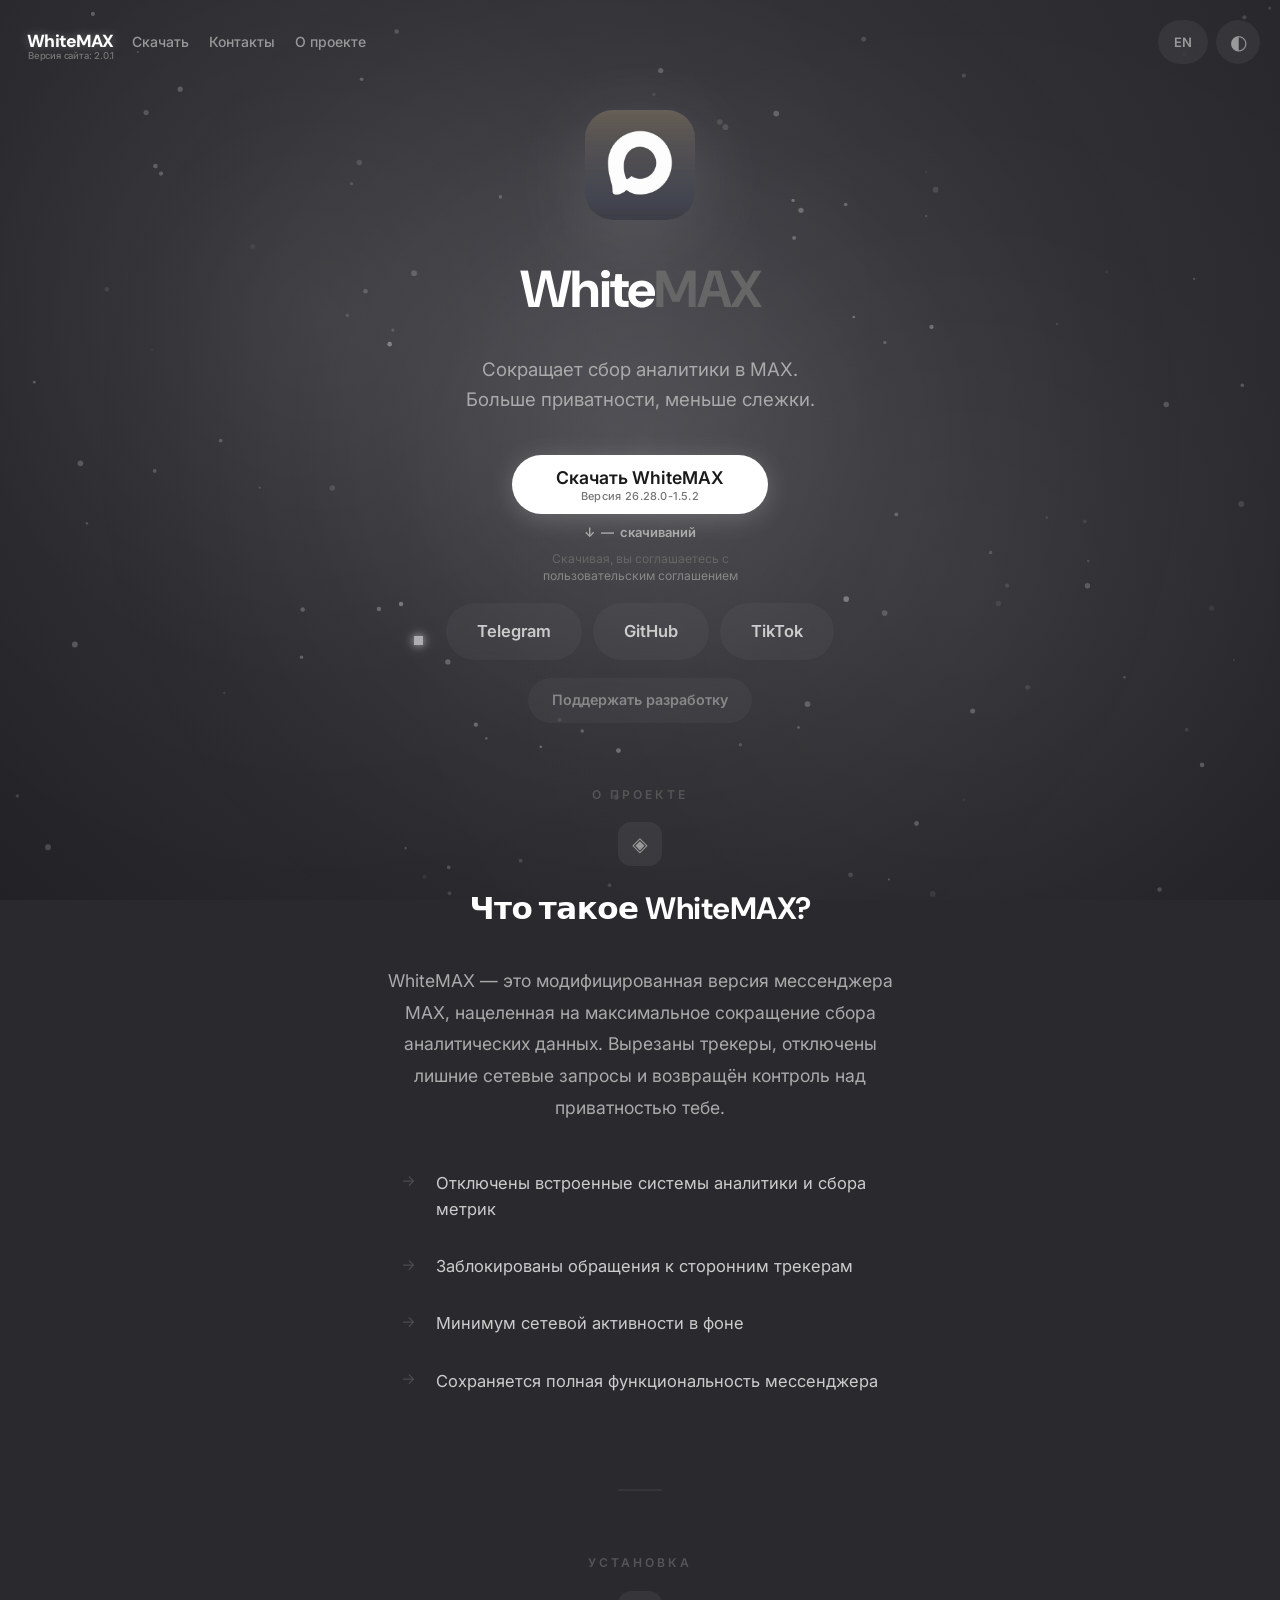
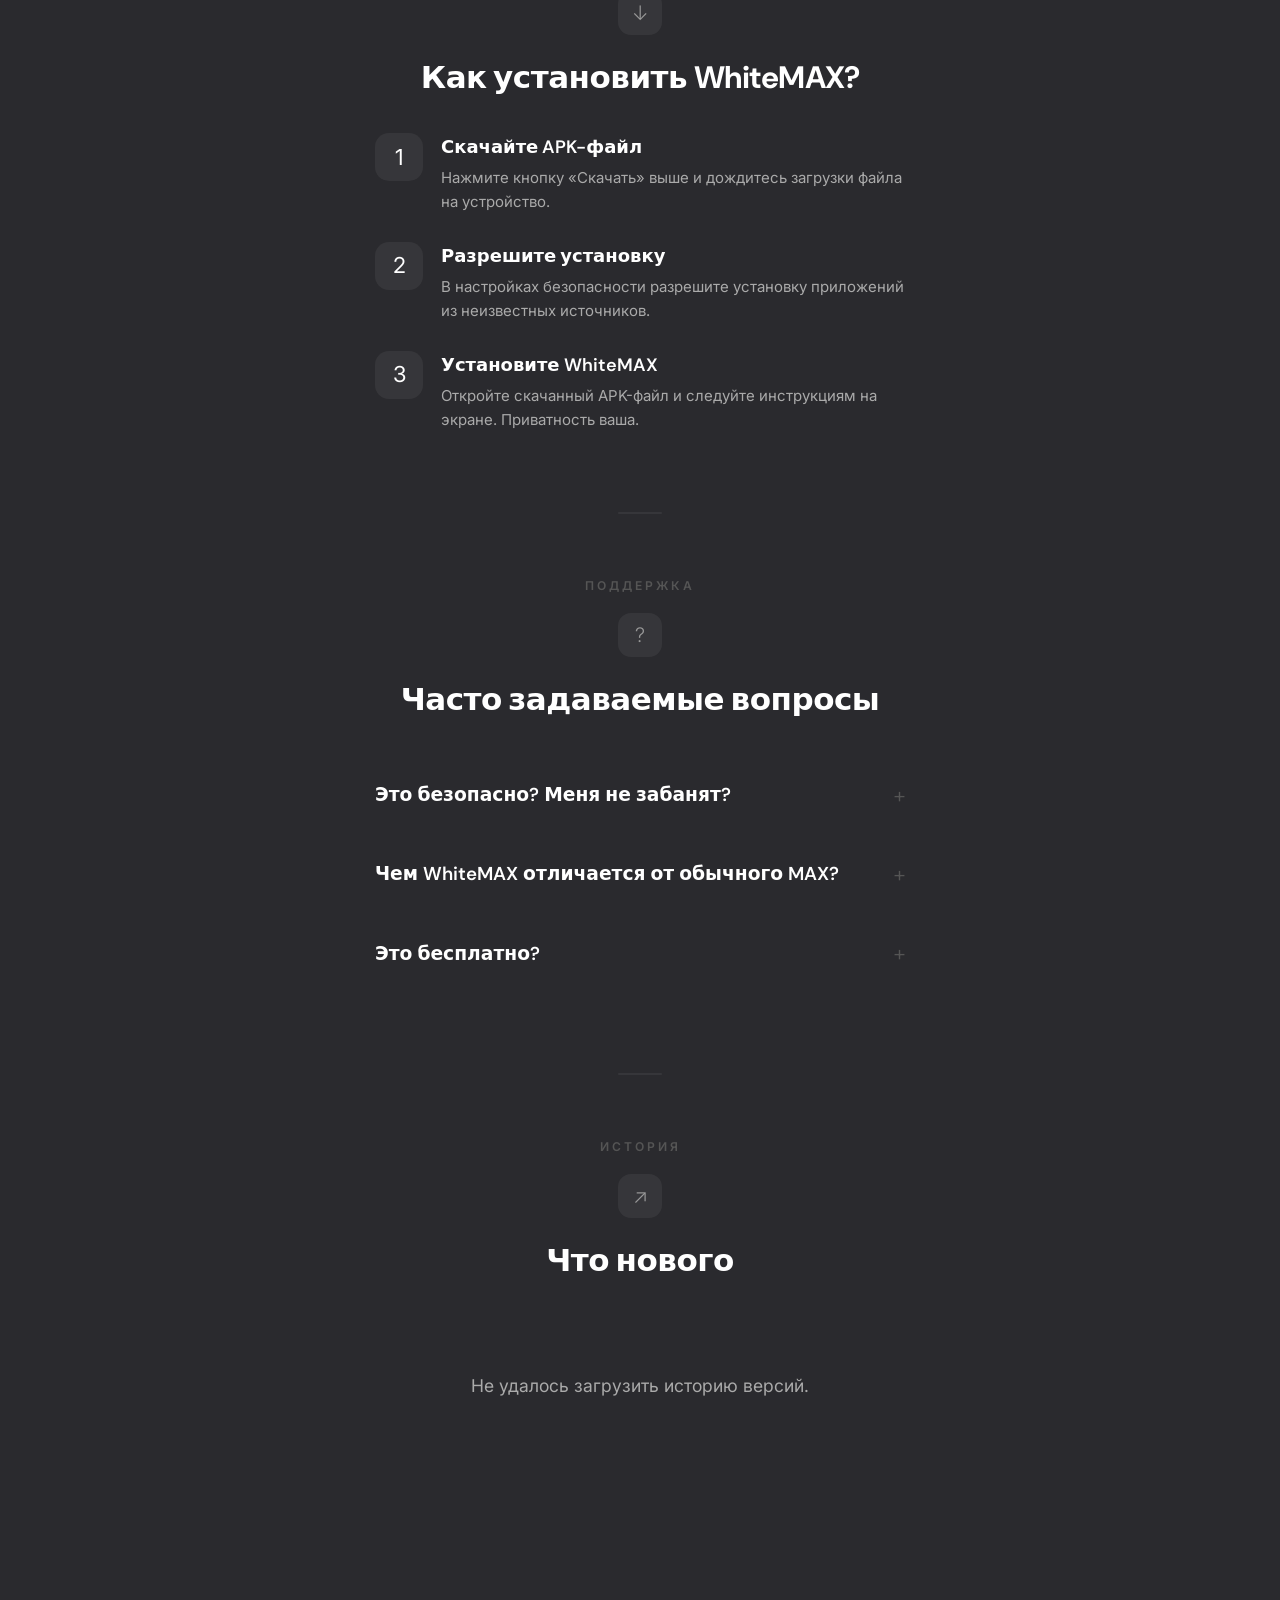
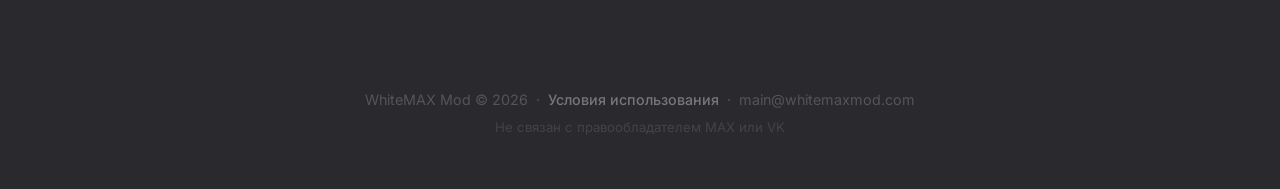
==== commit 2e38ea9c: "Добавил номер версии на сайте" ====
--- a/index.html
+++ b/index.html
@@ -33,7 +33,7 @@
     <nav class="top-nav">
         <div class="nav-brand-wrapper">
             <a href="#" class="nav-link home-link" data-ru="WhiteMAX" data-en="WhiteMAX">WhiteMAX</a>
-            <span class="site-version" data-ru="Версия сайта: 2.0.0" data-en="Site version: 2.0.0">Версия сайта: 2.0.0</span>
+            <span class="site-version" data-ru="Версия сайта: 2.0.1" data-en="Site version: 2.0.1">Версия сайта: 2.0.1</span>
         </div>
         <a href="#download" class="nav-link" data-ru="Скачать" data-en="Download">Скачать</a>
         <a href="#contacts" class="nav-link" data-ru="Контакты" data-en="Contacts">Контакты</a>
@@ -70,7 +70,10 @@
             <p class="tagline" data-ru="Сокращает сбор аналитики в MAX.<br>Больше приватности, меньше слежки." data-en="Reduces analytics collection in MAX.<br>More privacy, less tracking.">Сокращает сбор аналитики в MAX.<br>Больше приватности, меньше слежки.</p>
             <div class="actions">
                 <div class="download-wrapper">
-                    <a id="download-btn" href="https://github.com/WhiteMAX-Mod/whitemaxmod/releases/latest" class="btn btn-primary" download data-ru="Скачать WhiteMAX" data-en="Download WhiteMAX" style="position: relative; z-index: 2;">Скачать WhiteMAX</a>
+                    <a id="download-btn" href="https://github.com/WhiteMAX-Mod/whitemaxmod/releases/download/26.28.0-1.5.2/whitemax.apk" class="btn btn-primary" download style="position: relative; z-index: 2;">
+                        <span class="btn-text" data-ru="Скачать WhiteMAX" data-en="Download WhiteMAX">Скачать WhiteMAX</span>
+                        <span class="btn-version"><span data-ru="Версия" data-en="Version">Версия</span> <span id="download-btn-version" class="download-btn-version">26.28.0-1.5.2</span></span>
+                    </a>
                     <div class="download-count">
                         <span>↓</span> <span id="download-count-value">...</span> <span data-ru="скачиваний" data-en="downloads">скачиваний</span>
                     </div>
--- a/style.css
+++ b/style.css
@@ -87,7 +87,7 @@
 /* Плавные переходы */
 .gradient-bg,.gradient-bg::after,.grid-overlay,.particle-dot,
 .logo-text,.logo-text span,.logo-icon-fallback,.tagline,
-.btn,.btn-primary,.btn-support,.agreement-text,.agreement-text a,.download-warning,
+.btn,.btn-primary,.btn-support,.agreement-text,.agreement-text a,.download-warning,.btn-version,
 .section-label,.section-title,.section-icon,.description-text,
 .feature-list li,.feature-list li::before,.faq-question,.faq-question::after,
 .faq-answer,.changelog-version,.changelog-date,.changelog-changes li,.changelog-changes li::before,
@@ -262,8 +262,22 @@
 .actions{display:flex;flex-direction:column;align-items:center;gap:18px;margin-top:40px}
 .actions-row{display:flex;flex-wrap:wrap;gap:11px;justify-content:center}
 .download-wrapper{display:flex;flex-direction:column;align-items:center;width:100%}
-.download-count{font-size:13px;color:#888;margin-top:6px;display:flex;align-items:center;gap:6px;justify-content:center}
+.download-count{font-size:13px;color:#888;margin-top:8px;display:flex;align-items:center;gap:6px;justify-content:center}
 .download-count span{color:#aaa;font-weight:600}
+.btn-version{
+    font-size:11px;
+    font-weight:500;
+    opacity:.6;
+    letter-spacing:.2px;
+    line-height:1.2;
+    display:inline-flex;
+    align-items:center;
+    gap:4px;
+    color:inherit;
+}
+body.light .btn-version{
+    opacity:.7;
+}
 .btn{
     display:inline-flex;align-items:center;justify-content:center;gap:9px;
     padding:15.4px 31px;border-radius:50px;font-size:16.5px;font-weight:600;
@@ -272,7 +286,11 @@
     backdrop-filter:blur(10px);-webkit-backdrop-filter:blur(10px);
 }
 .btn:hover{background:rgba(255,255,255,.1);color:#fff;transform:translateY(-2px);box-shadow:0 4px 16px rgba(255,255,255,.06)}
-.btn-primary{background:#fff;color:#1a1a1a;box-shadow:0 4px 26px rgba(255,255,255,.2);padding:17.6px 44px;font-size:17.6px;white-space:nowrap}
+.btn-primary{
+    display:inline-flex;flex-direction:column;align-items:center;justify-content:center;gap:2px;
+    background:#fff;color:#1a1a1a;box-shadow:0 4px 26px rgba(255,255,255,.2);padding:12px 44px 11px;font-size:17.6px;white-space:nowrap;
+}
+.btn-primary .btn-text{font-size:17.6px;font-weight:600;line-height:1.2}
 .btn-primary:hover{background:#f0f0f0;color:#1a1a1a;box-shadow:0 8px 38px rgba(255,255,255,.35);transform:translateY(-3px)}
 .btn-support{color:#888;font-size:14.3px;padding:11px 24px}
 .btn-support:hover{color:#aaa;transform:translateY(-1px)}
@@ -369,7 +387,9 @@
     .actions{margin-top:32px;gap:14px}
     .actions-row{gap:8px}
     .btn{padding:13px 24px;font-size:15px}
-    .btn-primary{padding:16px 36px;font-size:17px}
+    .btn-primary{padding:11px 36px 10px;font-size:16.5px}
+    .btn-primary .btn-text{font-size:16.5px;font-weight:600}
+    .btn-version{font-size:10.5px}
     .btn-support{font-size:13px;padding:10px 20px}
     .agreement-text{max-width:280px;font-size:11px;margin-top:6px}
     .download-warning{max-width:300px;font-size:12px;line-height:1.5}
@@ -419,7 +439,9 @@
     .logo-text{font-size:30px}
     .tagline{font-size:14px;max-width:260px}
     .btn{padding:11px 20px;font-size:14px}
-    .btn-primary{padding:14px 30px;font-size:16px}
+    .btn-primary{padding:10px 22px 9px;font-size:15px}
+    .btn-primary .btn-text{font-size:15px;font-weight:600}
+    .btn-version{font-size:10px}
     .actions-row{gap:6px}
     .agreement-text{max-width:240px;font-size:10px}
     .download-warning{max-width:260px;font-size:11px}
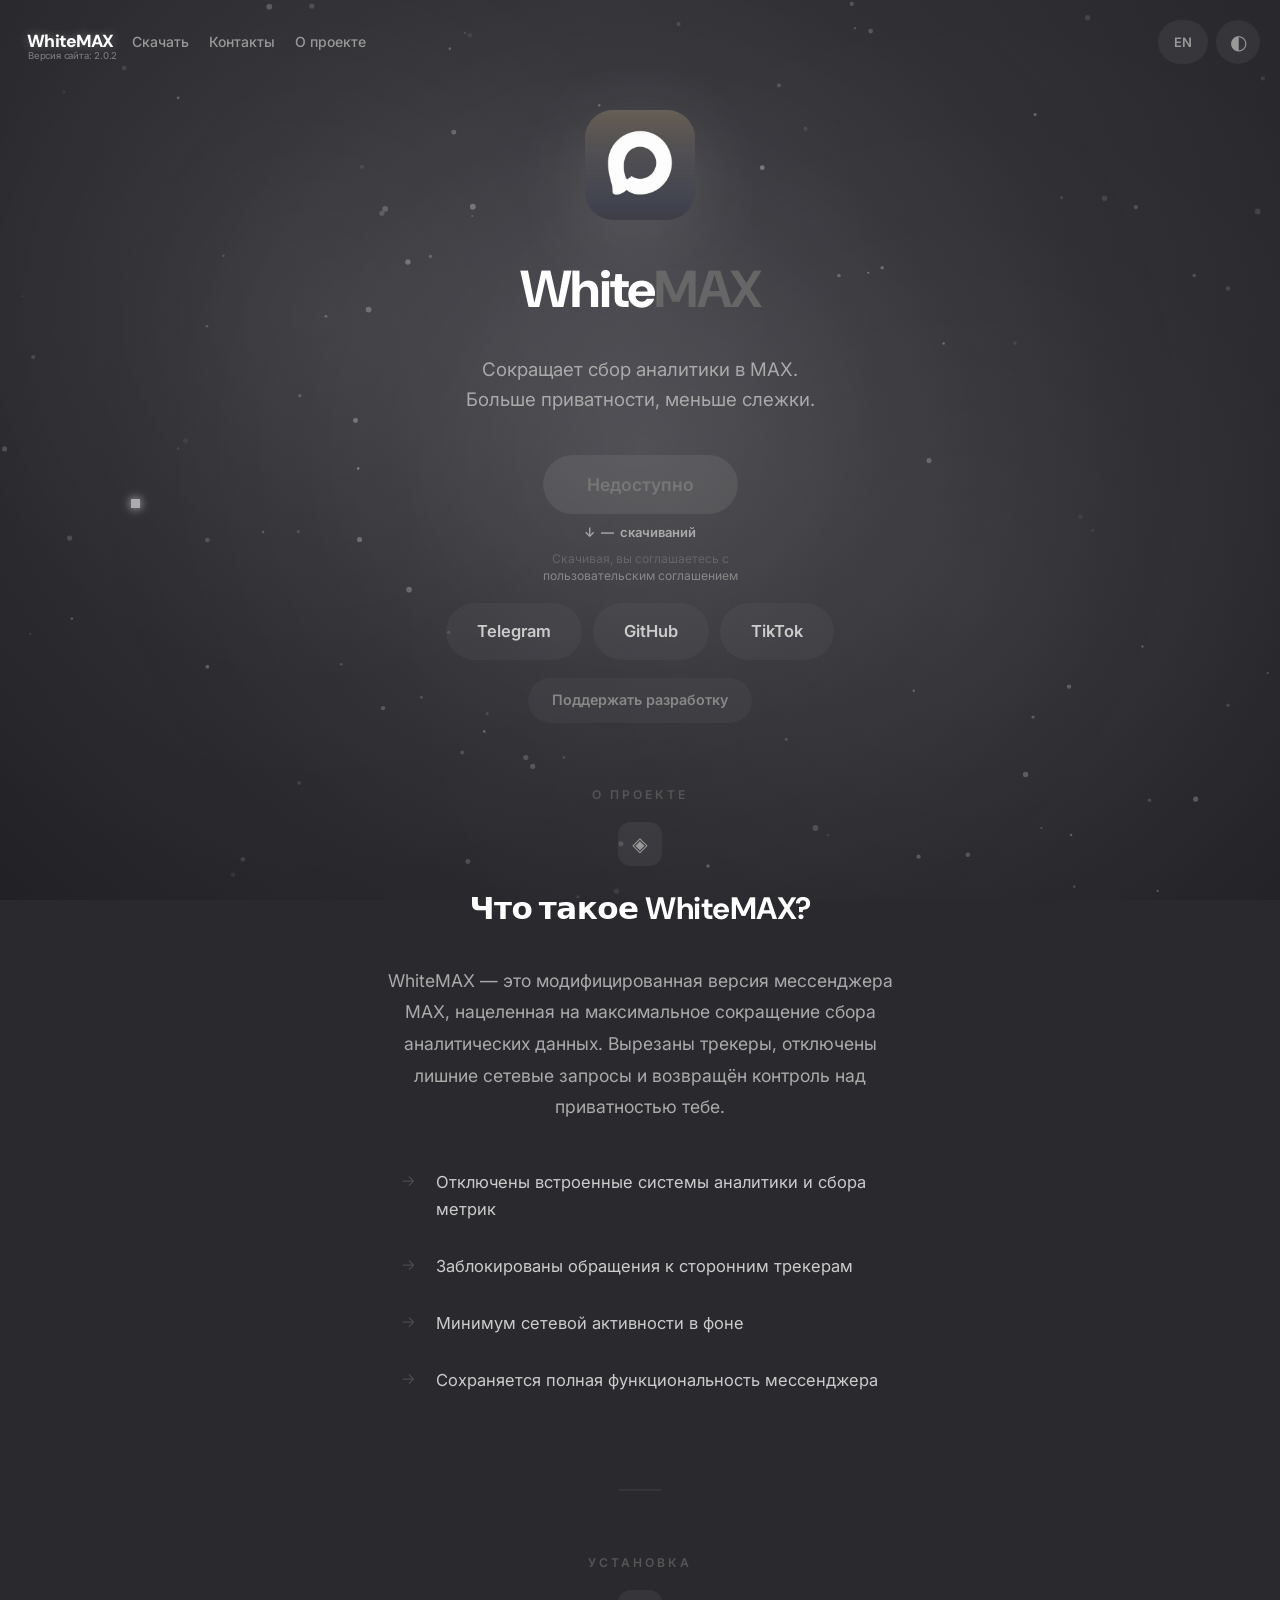
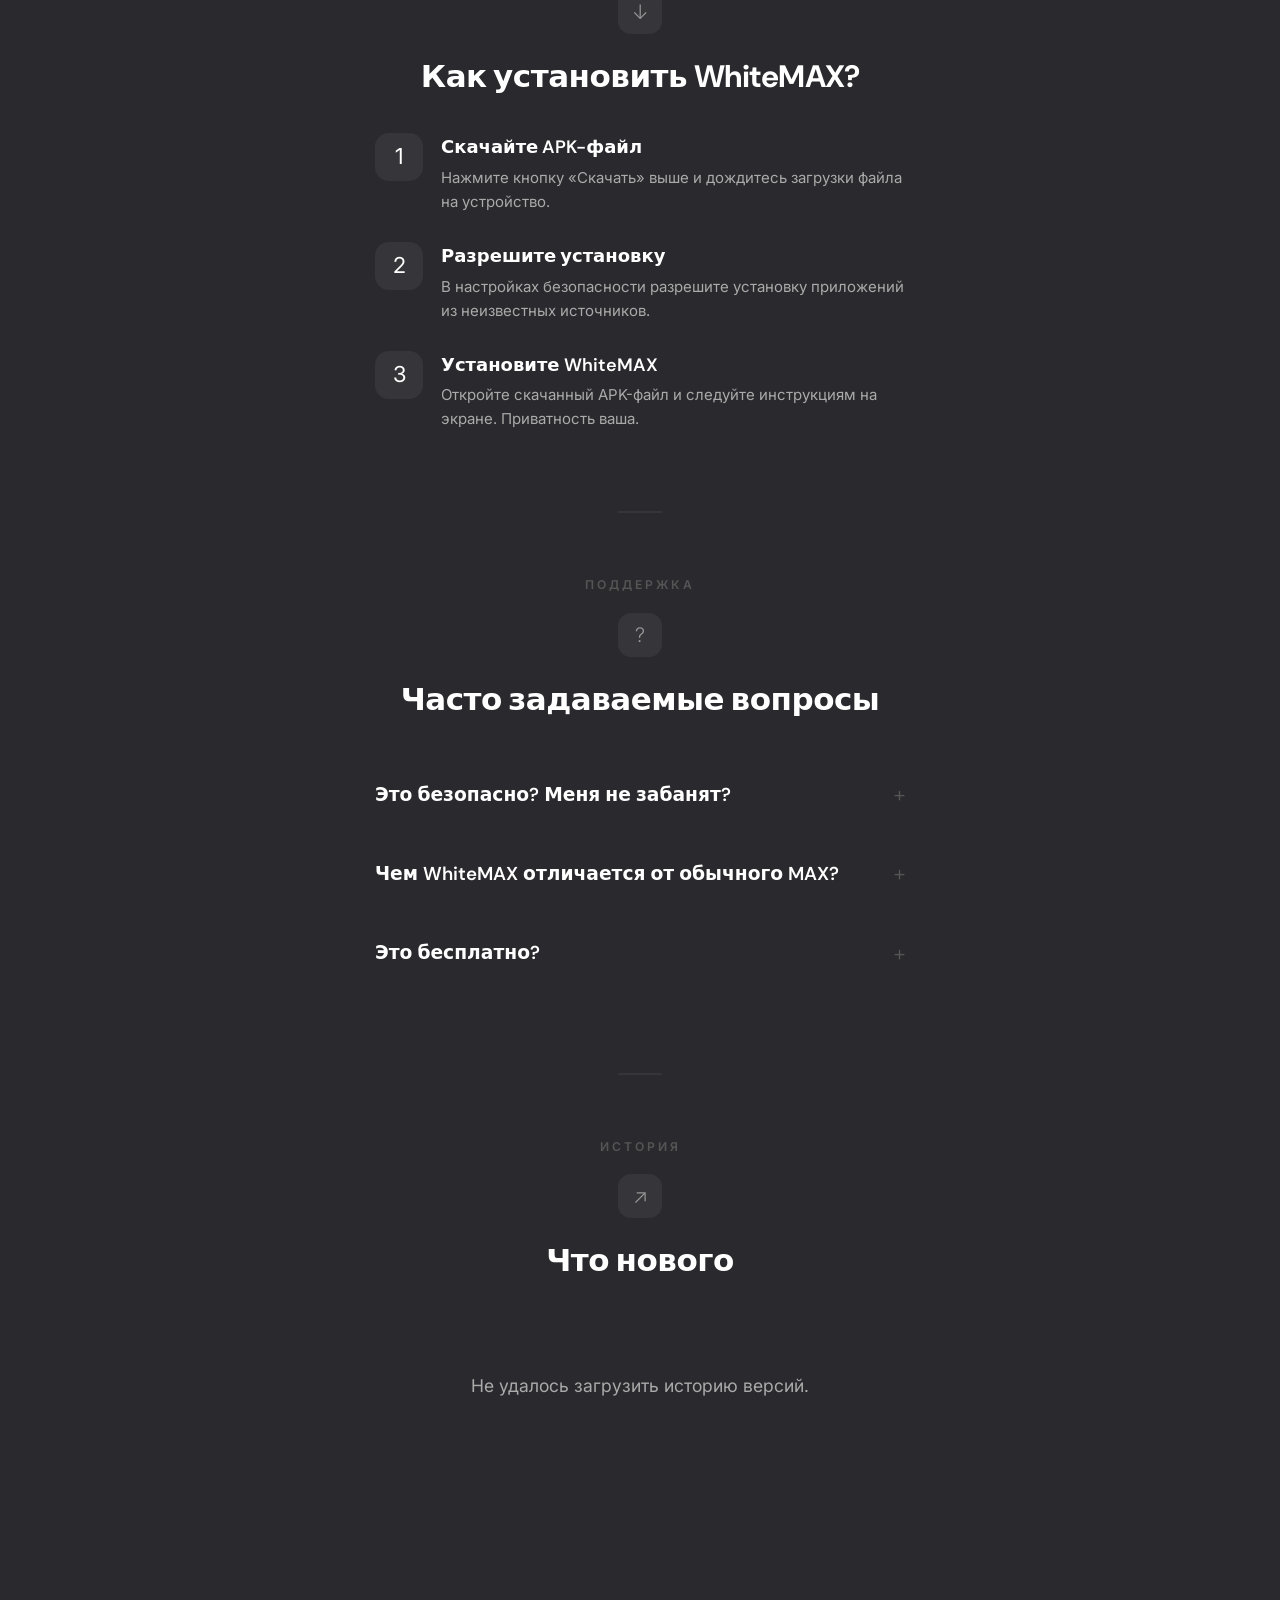
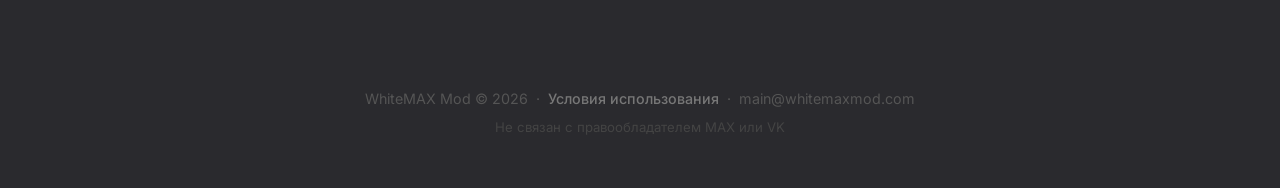
==== commit 9f94c329: "Убрал хардкод ссылки на скачивание" ====
--- a/index.html
+++ b/index.html
@@ -33,7 +33,7 @@
     <nav class="top-nav">
         <div class="nav-brand-wrapper">
             <a href="#" class="nav-link home-link" data-ru="WhiteMAX" data-en="WhiteMAX">WhiteMAX</a>
-            <span class="site-version" data-ru="Версия сайта: 2.0.1" data-en="Site version: 2.0.1">Версия сайта: 2.0.1</span>
+            <span class="site-version" data-ru="Версия сайта: 2.0.2" data-en="Site version: 2.0.2">Версия сайта: 2.0.2</span>
         </div>
         <a href="#download" class="nav-link" data-ru="Скачать" data-en="Download">Скачать</a>
         <a href="#contacts" class="nav-link" data-ru="Контакты" data-en="Contacts">Контакты</a>
@@ -70,9 +70,8 @@
             <p class="tagline" data-ru="Сокращает сбор аналитики в MAX.<br>Больше приватности, меньше слежки." data-en="Reduces analytics collection in MAX.<br>More privacy, less tracking.">Сокращает сбор аналитики в MAX.<br>Больше приватности, меньше слежки.</p>
             <div class="actions">
                 <div class="download-wrapper">
-                    <a id="download-btn" href="https://github.com/WhiteMAX-Mod/whitemaxmod/releases/download/26.28.0-1.5.2/whitemax.apk" class="btn btn-primary" download style="position: relative; z-index: 2;">
-                        <span class="btn-text" data-ru="Скачать WhiteMAX" data-en="Download WhiteMAX">Скачать WhiteMAX</span>
-                        <span class="btn-version"><span data-ru="Версия" data-en="Version">Версия</span> <span id="download-btn-version" class="download-btn-version">26.28.0-1.5.2</span></span>
+                    <a id="download-btn" class="btn btn-primary disabled" aria-disabled="true" style="position: relative; z-index: 2;">
+                        <span class="btn-text" data-ru="Загрузка..." data-en="Loading...">Загрузка...</span>
                     </a>
                     <div class="download-count">
                         <span>↓</span> <span id="download-count-value">...</span> <span data-ru="скачиваний" data-en="downloads">скачиваний</span>
--- a/style.css
+++ b/style.css
@@ -289,9 +289,25 @@
 .btn-primary{
     display:inline-flex;flex-direction:column;align-items:center;justify-content:center;gap:2px;
     background:#fff;color:#1a1a1a;box-shadow:0 4px 26px rgba(255,255,255,.2);padding:12px 44px 11px;font-size:17.6px;white-space:nowrap;
+    min-height:59px;
 }
 .btn-primary .btn-text{font-size:17.6px;font-weight:600;line-height:1.2}
 .btn-primary:hover{background:#f0f0f0;color:#1a1a1a;box-shadow:0 8px 38px rgba(255,255,255,.35);transform:translateY(-3px)}
+.btn-primary.disabled,
+.btn-primary[aria-disabled="true"]{
+    background:rgba(255,255,255,.08);
+    color:#777;
+    box-shadow:none;
+    cursor:not-allowed;
+    pointer-events:none;
+    transform:none!important;
+}
+body.light .btn-primary.disabled,
+body.light .btn-primary[aria-disabled="true"]{
+    background:rgba(0,0,0,.06);
+    color:#999;
+    box-shadow:none;
+}
 .btn-support{color:#888;font-size:14.3px;padding:11px 24px}
 .btn-support:hover{color:#aaa;transform:translateY(-1px)}
 .agreement-text{color:#666;font-size:12.1px;margin-top:8px;line-height:1.4;max-width:340px;text-wrap:balance}
@@ -387,7 +403,7 @@
     .actions{margin-top:32px;gap:14px}
     .actions-row{gap:8px}
     .btn{padding:13px 24px;font-size:15px}
-    .btn-primary{padding:11px 36px 10px;font-size:16.5px}
+    .btn-primary{padding:11px 36px 10px;font-size:16.5px;min-height:54px}
     .btn-primary .btn-text{font-size:16.5px;font-weight:600}
     .btn-version{font-size:10.5px}
     .btn-support{font-size:13px;padding:10px 20px}
@@ -439,7 +455,7 @@
     .logo-text{font-size:30px}
     .tagline{font-size:14px;max-width:260px}
     .btn{padding:11px 20px;font-size:14px}
-    .btn-primary{padding:10px 22px 9px;font-size:15px}
+    .btn-primary{padding:10px 22px 9px;font-size:15px;min-height:49px}
     .btn-primary .btn-text{font-size:15px;font-weight:600}
     .btn-version{font-size:10px}
     .actions-row{gap:6px}
